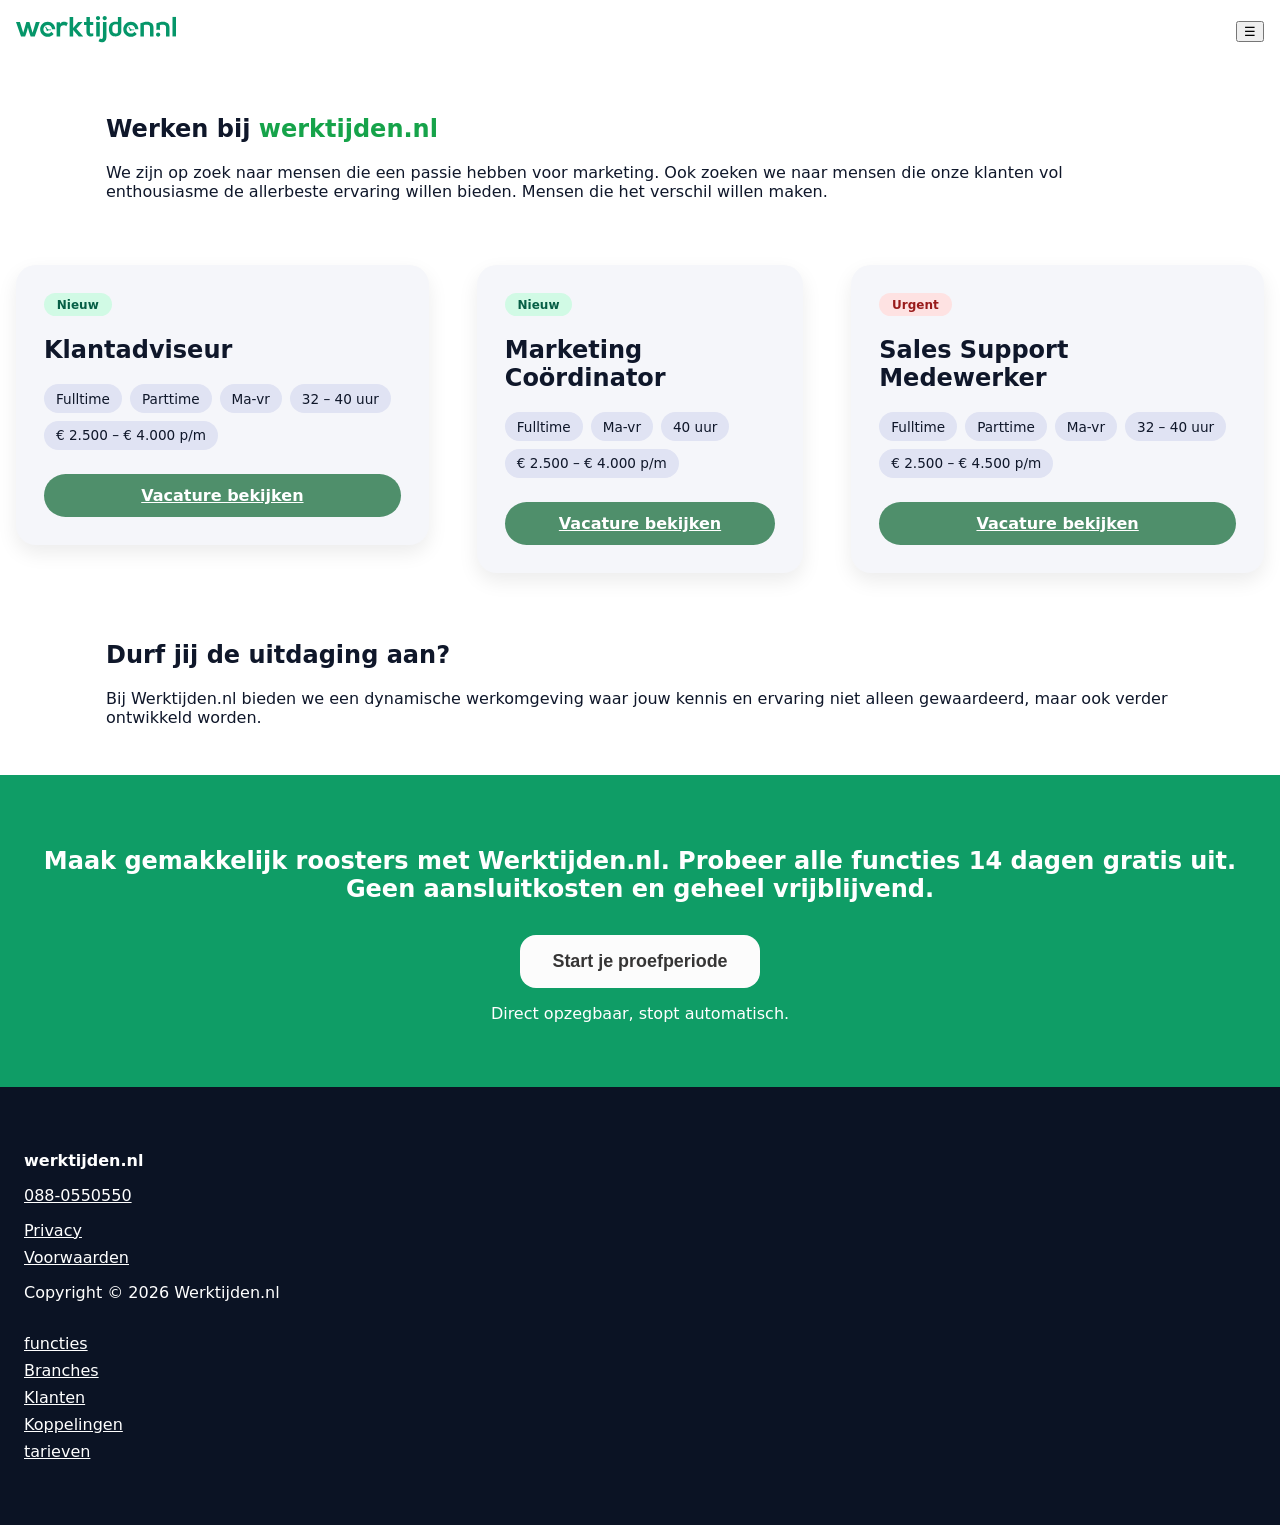
==== index.html @ 2c64f845 "naam verandering" ====
<!DOCTYPE html>
<html lang="nl">
<head>
  <meta charset="UTF-8" />
  <meta name="viewport" content="width=device-width, initial-scale=1" />
  <link rel="stylesheet" href="stylesheet.css">
  <link rel="stylesheet" href="detail.css">
  <title>Werken bij werktijden.nl</title>
</head>

<body>

<header class="site-header">
  <a href="/" class="logo">
    <img src="assets/werktijden-logo.svg" alt="werktijden.nl logo">
  </a>

  <button aria-label="Menu openen" class="hamburger">☰</button>
</header>

<main>

  <!-- Intro -->
  <section class="intro">
    <h1>Werken bij <span>werktijden.nl</span></h1>
    <p>
      We zijn op zoek naar mensen die een passie hebben voor marketing.
      Ook zoeken we naar mensen die onze klanten vol enthousiasme de allerbeste ervaring willen bieden.
      Mensen die het verschil willen maken.
    </p>
  </section>

  <!-- Vacatures -->
  <section aria-label="Vacatures">
    <ul class="vacature-lijst">

      <li class="vacature">
        <article class="kaart">
          <header>
            <span class="badge">Nieuw</span>
            <h2>Klantadviseur</h2>
          </header>

          <ul class="tags">
            <li>Fulltime</li>
            <li>Parttime</li>
            <li>Ma-vr</li>
            <li>32 – 40 uur</li>
            <li>€ 2.500 – € 4.000 p/m</li>
          </ul>

          <a href="#" class="cta">Vacature bekijken</a>
        </article>
      </li>

      <!-- Actieve kaart -->
      <li class="vacature actief" aria-current="true">
        <article class="kaart">
          <header>
            <span class="badge">Nieuw</span>
            <h2>Marketing Coördinator</h2>
          </header>

          <ul class="tags">
            <li>Fulltime</li>
            <li>Ma-vr</li>
            <li>40 uur</li>
            <li>€ 2.500 – € 4.000 p/m</li>
          </ul>

          <a href="#" class="cta">Vacature bekijken</a>
        </article>
      </li>

      <li class="vacature">
        <article class="kaart">
          <header>
            <span class="badge urgent">Urgent</span>
            <h2>Sales Support Medewerker</h2>
          </header>

          <ul class="tags">
            <li>Fulltime</li>
            <li>Parttime</li>
            <li>Ma-vr</li>
            <li>32 – 40 uur</li>
            <li>€ 2.500 – € 4.500 p/m</li>
          </ul>

          <a href="#" class="cta">Vacature bekijken</a>
        </article>
      </li>

    </ul>
  </section>

  <!-- Tekst -->
  <section class="verhaal">
    <h2>Durf jij de uitdaging aan?</h2>
    <p>
      Bij Werktijden.nl bieden we een dynamische werkomgeving waar jouw kennis
      en ervaring niet alleen gewaardeerd, maar ook verder ontwikkeld worden.
    </p>
  </section>

  
  <section class="aanmelding"> 
    <h3>Maak gemakkelijk roosters met Werktijden.nl. 
      Probeer alle functies 14 dagen gratis uit.
       Geen aansluitkosten en geheel vrijblijvend.</h3> 
       <button class="proef" type="button"> Start je proefperiode </button> 
       <p> Direct opzegbaar, stopt automatisch. </p> 
      </section>

  <!-- CTA -->
  <footer> 
   <section aria-label="Bedrijfsinformatie">
    <p> <strong>werktijden.nl</strong> </p> 
      <p> <a href="tel:0880550550">088-0550550</a> </p> 
     <nav aria-label="Footer navigatie"> 
       <ul> 
         <li> <a href="/privacy">Privacy</a> </li> 
          <li> <a href="/voorwaarden">Voorwaarden</a> </li> 
       </ul> 
     </nav> 
          <p> Copyright © 2026 Werktijden.nl </p>
           <ul> <li><a href="/">functies</a></li> 
              <li><a href="Doorstroom.html">Branches</a></li> 
                <li><a href="Lado-en-AD-profielen.html">Klanten</a></li>
                 <li><a href="nieuws.html">Koppelingen</a></li>
                   <li><a href="" >tarieven</a></li> </ul> 
                 </section> 
              
</footer> 
</main>

</body>
</html>
---- stylesheet.css ----
body {
  margin: 0;
  font-family: var(--font-family);
  color: #0f172a;
}

:root{
/* Colors */
    --primary-color: hsl(142.13, 76.22%, 36.27%);
    --accent-color-urgent: hsl(0, 70%, 35.29%);
    --accent-lighter-color-urgent: hsl(0, 93.33%, 94.12%);
     --accent-color-nieuw: hsl(0, 70%, 35.29%);
    --accent-lighter-color-nieuw: hsl(0, 93.33%, 94.12%);
    --white-color: hsl(0 0% 99%);
    --black-color: hsl(0 1% 21%);


    /* Line height */
    --line-height-heading: 1.2;
    --line-height-text: 1.4;

    /* Button */
    --button-size: 10px 25px;
    --border-radius: 5px;
    --font-size-button: 0.9rem;

    /* Typographie */
    --font-weight-standard: 400;
    --font-weight-heading: 700;
    --font-family: system-ui, sans-serif;

    --font-size-badge: 0.75rem;
    --font-size-s: 1rem;
    --font-size-m: 1.12rem;
    --font-size-l: 1.25rem;

    --font-size-heading-xs: 1.3rem;
    --font-size-heading-s: 1.5rem;
    --font-size-heading-m: 2rem;
    --font-size-heading-l: 2.5rem;
  }
.Kleur figure:nth-of-type(1) code {
  background-color: var(--primary-color);

   border: 1px var(--black-color);
 
}
  .proef{
  background-color: var(--white-color);
  color: var(--black-color);
  border: none;
  padding: 1rem 2rem;
  border-radius: 1rem;
  font-size: var(--font-size-m);
  font-weight: var(--font-weight-heading);
}

.tags {
  display: flex;
  flex-wrap: wrap;
  gap: 0.5rem;
  list-style: none;
  padding: 0;
  margin: 1rem 0 1.5rem;
}

.tags li {
  background: #e0e3f3;
  padding: 0.4rem 0.75rem;
  border-radius: 999px;
  font-size: 0.85rem;
}
---- detail.css ----
/* ===== Base ===== */

* {
  box-sizing: border-box;
}

body {
  margin: 0;
  font-family: system-ui, sans-serif;
  color: #0f172a;
}

h1 span {
  color: var(--primary-color);
}

/* ===== Header ===== */

.site-header {
  display: flex;
  justify-content: space-between;
  align-items: center;
  padding: 1rem;
}

/* ===== Intro ===== */

.intro {
  padding: 2rem 1rem;
}

/* ===== Vacatures ===== */

.vacature-lijst {
  display: flex;
  gap: 3rem;
  list-style: none;
  padding: 1rem;
  margin: 0;
  overflow-x: auto;
  scroll-snap-type: x mandatory;
  scroll-snap-align: center;
}

.vacature {
  min-width: 85%;
  scroll-snap-align: center;
}

.kaart {
  background: #f5f6fa;
  border-radius: 1.25rem;
  padding: 1.75rem;
  box-shadow: 0 8px 20px rgba(0,0,0,0.08);
  
}



/* Badge */
.badge {
  display: inline-block;
  background: #d1fae5;
  color: #065f46;
  padding: 0.3rem 0.8rem;
  border-radius: 999px;
  font-size: var(--font-size-badge);
  font-weight: 600;
}

.badge.urgent {
  background: #fee2e2;
  color: #991b1b;
}

/* Tags */
.tags {
  display: flex;
  flex-wrap: wrap;
  gap: 0.5rem;
  list-style: none;
  padding: 0;
  margin: 1rem 0 1.5rem;
}

.tags li {
  background: #e0e3f3;
  padding: 0.4rem 0.75rem;
  border-radius: 999px;
  font-size: 0.85rem;
}

/* CTA */
.cta {
  display: block;
  text-align: center;
  background: #4f8f6b;
  color: white;
  padding: 0.75rem;
  border-radius: 999px;
  font-weight: 600;
}

/* ===== CTA blok ===== */

.verhaal{
  padding: 2rem 1rem;
}
.aanmelding {
  background-color: #0f9d66;
  color: #ffffff;
  padding: 3rem 1.5rem;
  text-align: center;
}

.aanmelding h3{
  font-size: var(--font-size-heading-s);
  margin-bottom: 2rem;
}


.aanmelding p{
  margin-top: 1rem;
  font-size: var(--font-size-s);
}

/* ===== Footer ===== */

footer {
  background-color: #0b1324;
  color: #ffffff;
  padding: 3rem 1.5rem;
}

footer a {
  color: #ffffff;
}

footer nav ul {
  list-style: none;
  padding: 0;
  margin: 1rem 0;
}

footer nav li {
  margin-bottom: 0.5rem;
}

footer > section > ul {
  list-style: none;
  padding: 0;
  margin-top: 2rem;
}

footer > section > ul li {
  margin-bottom: 0.5rem;
}

/* ===== Desktop ===== */

@media (min-width: 768px) {

  .vacature-lijst {
    overflow: visible;
    justify-content: center;
  }

  .vacature {
    min-width: 280px;
  }

  .intro,
  .vacatures,
  .verhaal {
    max-width: 1100px;
    margin: 0 auto;
  }
}
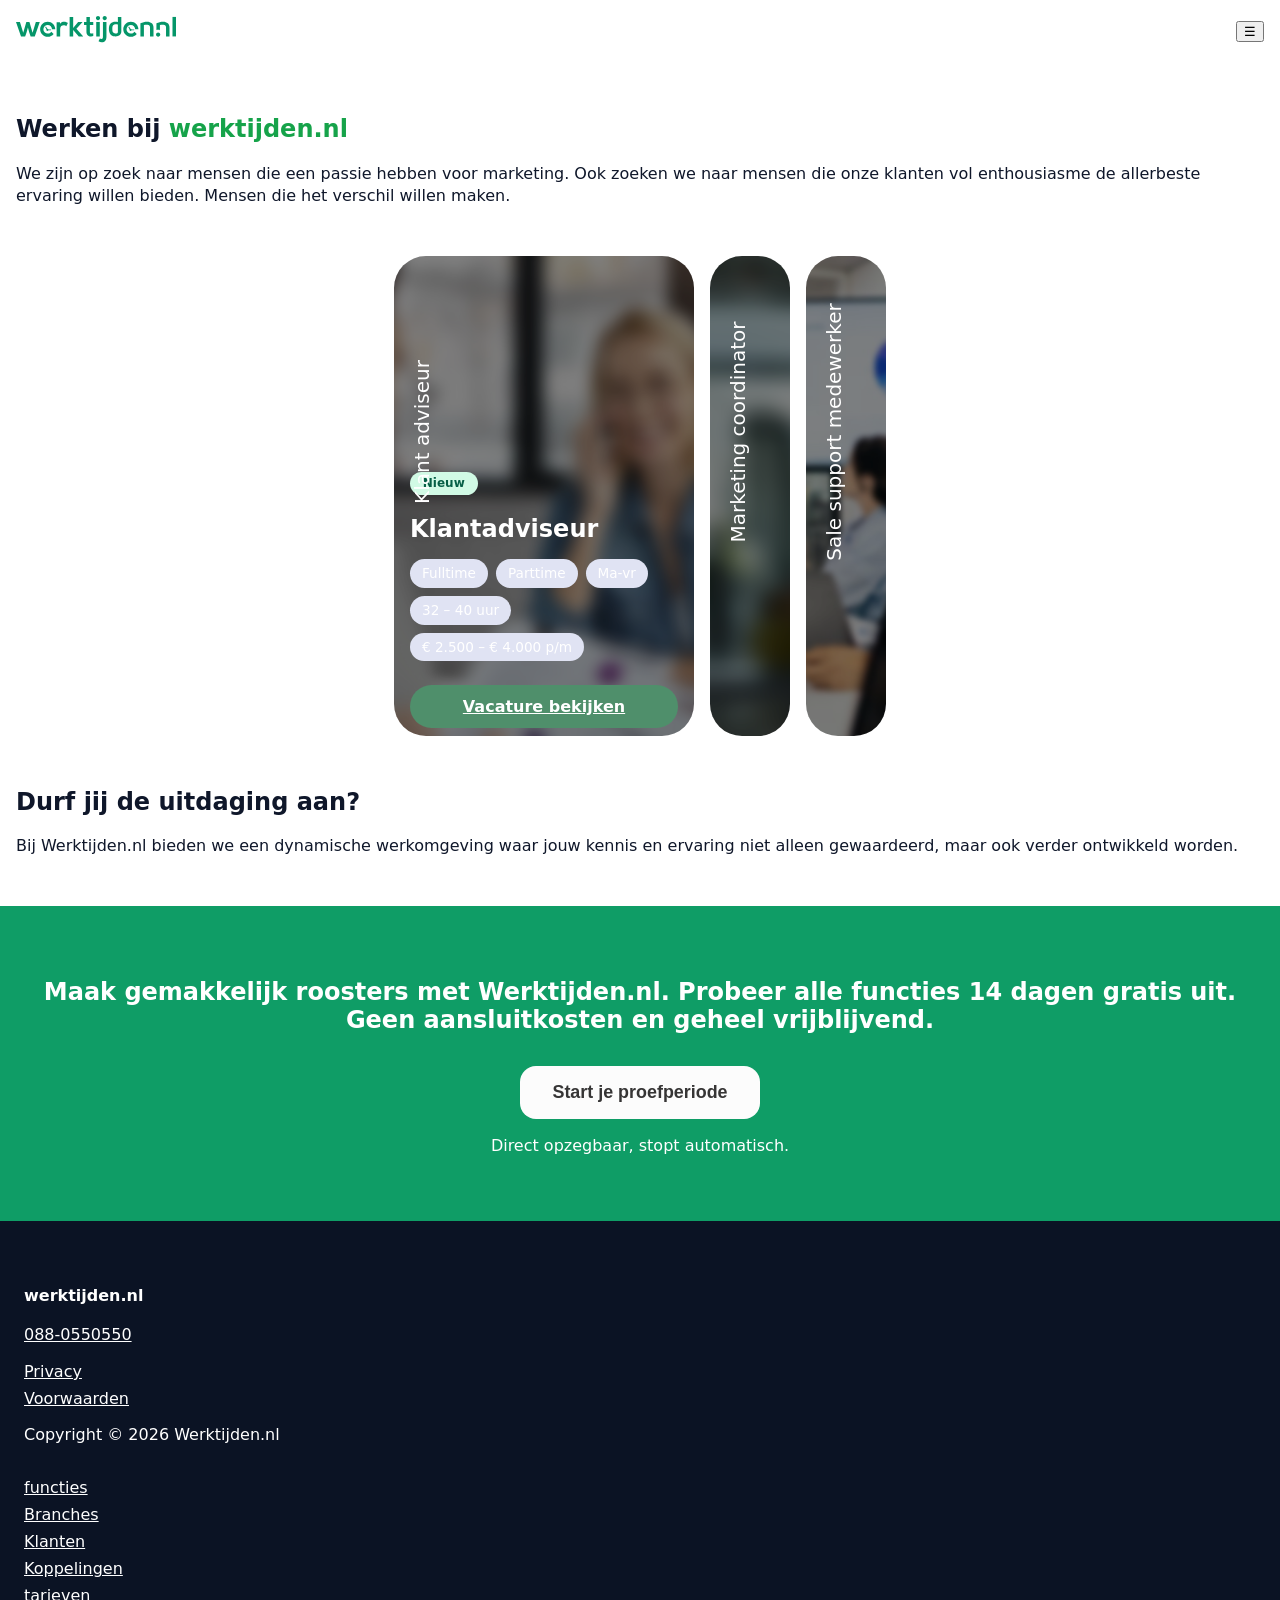
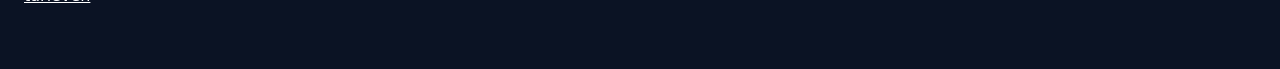
==== commit bbaba810: "micro interactie prototype #10" ====
--- a/index.html
+++ b/index.html
@@ -1,8 +1,8 @@
 <!DOCTYPE html>
 <html lang="nl">
 <head>
-  <meta charset="UTF-8" />
-  <meta name="viewport" content="width=device-width, initial-scale=1" />
+  <meta charset="UTF-8" >
+  <meta name="viewport" content="width=device-width, initial-scale=1" >
   <link rel="stylesheet" href="stylesheet.css">
   <link rel="stylesheet" href="detail.css">
   <title>Werken bij werktijden.nl</title>
@@ -31,12 +31,16 @@
   </section>
 
   <!-- Vacatures -->
-  <section aria-label="Vacatures">
-    <ul class="vacature-lijst">
-
-      <li class="vacature">
-        <article class="kaart">
+  <div class="accordion-wrapper">
+			<details name="accordion" id="boating" open>
+			<summary>
+				<span class="vaca">Klant adviseur</span>
+				<img draggable=false src="assets/image.jpg" alt="">
+			</summary>
+			<div class="details-content-wrapper">
+				 <article class="kaart">
           <header>
+					
             <span class="badge">Nieuw</span>
             <h2>Klantadviseur</h2>
           </header>
@@ -50,14 +54,19 @@
           </ul>
 
           <a href="#" class="cta">Vacature bekijken</a>
+					
         </article>
-      </li>
-
-      <!-- Actieve kaart -->
-      <li class="vacature actief" aria-current="true">
-        <article class="kaart">
-          <header>
-            <span class="badge">Nieuw</span>
+					 
+			</div>
+		</details>
+		<details name="accordion" id="anchoring">
+			<summary>
+				<span class="vaca">Marketing coordinator</span>
+				<img draggable=false src="assets/Blur_GettyImages-629303208.jpg.png" alt="">
+			</summary>
+			<div class="details-content-wrapper">
+        <article class="kaart"></article>
+         <span class="badge">Nieuw</span>
             <h2>Marketing Coördinator</h2>
           </header>
 
@@ -70,9 +79,16 @@
 
           <a href="#" class="cta">Vacature bekijken</a>
         </article>
-      </li>
-
-      <li class="vacature">
+				
+			</div>
+		</details>
+		<details name="accordion" id="fishing">
+			<summary>
+				<span class="vaca">Sale support medewerker</span>
+				<img draggable=false src="assets/Sales-Support-job-description_4987503-1024x576.jpg" alt="">
+			</summary>
+			<div class="details-content-wrapper">
+				<li class="vacature">
         <article class="kaart">
           <header>
             <span class="badge urgent">Urgent</span>
@@ -89,10 +105,11 @@
 
           <a href="#" class="cta">Vacature bekijken</a>
         </article>
-      </li>
 
-    </ul>
-  </section>
+			</div>
+		</details>
+		</div>
+	</div>
 
   <!-- Tekst -->
   <section class="verhaal">
--- a/detail.css
+++ b/detail.css
@@ -12,6 +12,11 @@
 
 h1 span {
   color: var(--primary-color);
+}
+p{
+  justify-content: center;
+  line-height: var(--line-height-text);
+
 }
 
 /* ===== Header ===== */
@@ -31,6 +36,72 @@
 
 /* ===== Vacatures ===== */
 
+.accordion-wrapper {
+	display: flex;
+	flex-direction: row;
+	gap: 1rem;
+	width: min-content;
+	margin: 0 auto;
+}
+
+details {
+	display: flex;
+	flex-direction: row;
+
+	background: transparent;
+	color: white;
+	
+	height: 30rem;
+	border-radius: 2rem;
+	overflow: hidden;
+	
+	/* To make the image work …*/
+	position: relative;
+	z-index: 1;
+	
+	/* Hide marker */
+	::marker {
+		content: '';
+	}
+}
+
+
+   summary img {
+		position: absolute;
+    filter: brightness(50%);
+		top: 0;
+		left: 0;
+		width: 100%;
+		height: 100%;
+		object-fit: cover;
+		z-index: -1;
+		transition: filter 0.5s ease;
+    background-color: grey;
+    
+		
+	}
+	/* Animate the image */
+	&[open] summary img {
+		filter: brightness(50%);
+	}
+	
+	summary {
+		padding: 1rem 1em;
+		width: 5rem;
+		flex-shrink: 0; /* Prevent shrinking */
+		text-align: center;
+  }
+		 .vaca{
+			display: flex;
+			place-content: center;
+			aspect-ratio: 1;
+			font-size: 20px;
+			padding: 0 8em 0 0;
+			text-wrap: nowrap;
+			transform: rotate(-0.25turn)
+		}
+
+
 .vacature-lijst {
   display: flex;
   gap: 3rem;
@@ -40,11 +111,54 @@
   overflow-x: auto;
   scroll-snap-type: x mandatory;
   scroll-snap-align: center;
-}
-
-.vacature {
+  @media (min-width: 768px) {
+    overflow: visible;
+    justify-content: center;
+  }
+}
+
+	&:focus {
+			outline: none;
+		}
+	
+	
+	.details-content-wrapper {
+		padding: 1.5rem 1em;
+		width: 300px;
+	}
+	
+	&:hover, &:has(summary:focus) {
+		outline: 3px solid cadetblue;
+		outline-offset: 3px;
+	}
+
+.details-content-wrapper {
+	/* We need margin-trim … */
+	:first-child { margin-top: 0; }
+	:last-child {	margin-bottom: 0;	}
+	
+	/* Animate-in the text when open */
+	 .tags, .badge, .cta {
+		transform: translateY(2rem);
+		opacity: 0;
+		transition: all 0.5s ease;
+		transition-delay: 0.5s;
+		 
+	}
+	
+	[open] & .tags, .badge, .cta{
+		transform: none;
+		opacity: 1;
+		transition-delay: 0.5s;
+	}
+}
+
+/* .vacature {
   min-width: 85%;
   scroll-snap-align: center;
+   @media (min-width: 768px) {
+   min-width: 280px;
+  }
 }
 
 .kaart {
@@ -53,7 +167,7 @@
   padding: 1.75rem;
   box-shadow: 0 8px 20px rgba(0,0,0,0.08);
   
-}
+} */
 
 
 
@@ -158,21 +272,5 @@
 
 /* ===== Desktop ===== */
 
-@media (min-width: 768px) {
-
-  .vacature-lijst {
-    overflow: visible;
-    justify-content: center;
-  }
-
-  .vacature {
-    min-width: 280px;
-  }
-
-  .intro,
-  .vacatures,
-  .verhaal {
-    max-width: 1100px;
-    margin: 0 auto;
-  }
-}
+
+
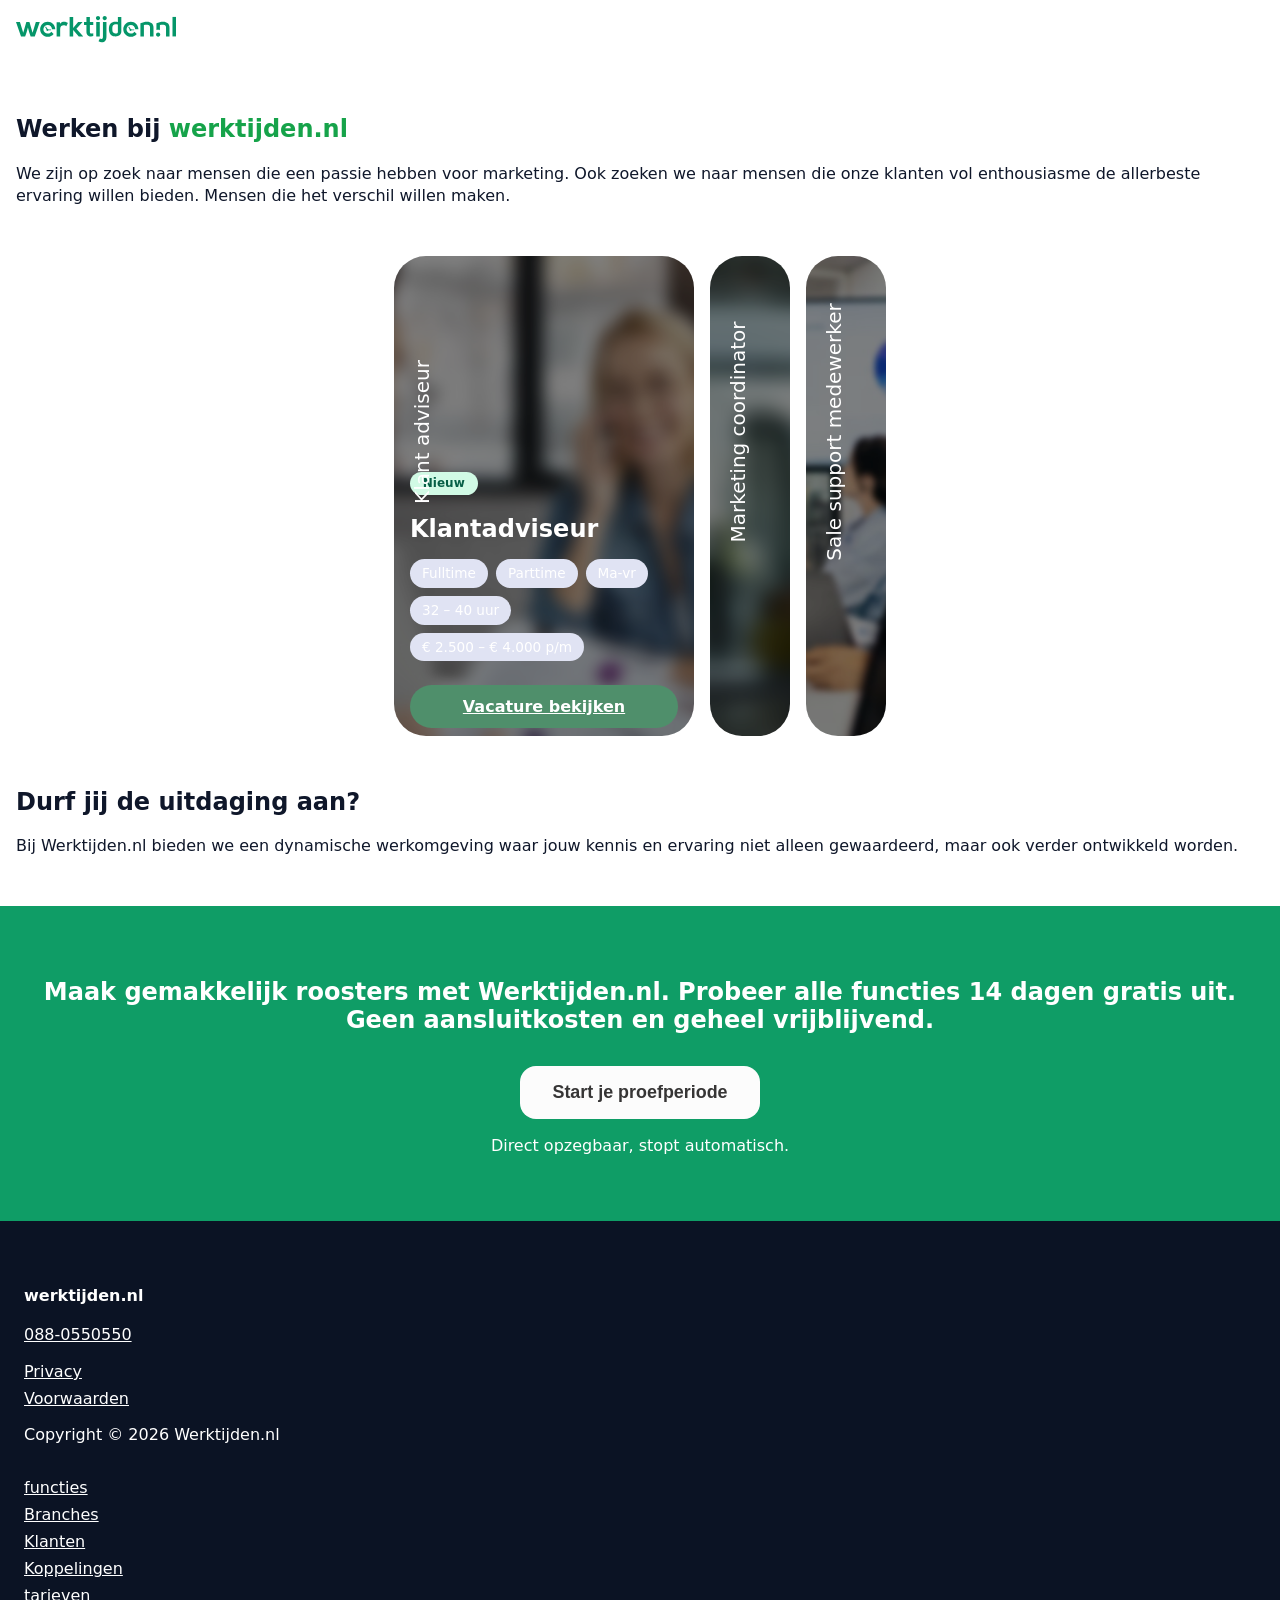
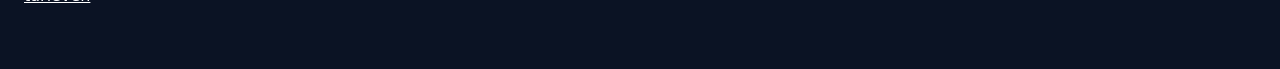
==== commit 7454acb6: "hamburger menu. Nog geen nav opties" ====
--- a/index.html
+++ b/index.html
@@ -5,6 +5,7 @@
   <meta name="viewport" content="width=device-width, initial-scale=1" >
   <link rel="stylesheet" href="stylesheet.css">
   <link rel="stylesheet" href="detail.css">
+  <script defer src="detail.js"></script> 
   <title>Werken bij werktijden.nl</title>
 </head>
 
@@ -15,7 +16,10 @@
     <img src="assets/werktijden-logo.svg" alt="werktijden.nl logo">
   </a>
 
-  <button aria-label="Menu openen" class="hamburger">☰</button>
+  <button id="menu-button" class="menu-toggle">☰</button>
+
+<div id="mobile-nav-box">
+  <button id="close-menu" class="close-btn">✕</button>
 </header>
 
 <main>
--- a/detail.css
+++ b/detail.css
@@ -64,6 +64,77 @@
 		content: '';
 	}
 }
+
+#mobile-nav-box {
+  position: absolute;
+  top: 0;    /* Off-screen */
+  width: 100%;
+  height: 100vh;
+  background-color: var(--primary-color);
+  color: var(--white-color);
+  padding: 20px;
+  box-shadow: -4px 0 30px rgba(0,0,0,0.4);
+  z-index:-100;
+  
+  display: flex;
+  flex-direction: column;
+  opacity: 0;
+  transition: right 0.3s ease, opacity 0.2s ease;
+}
+
+#mobile-nav-box.open {     /* Slide in */
+  opacity: 1;    
+  z-index: 999;
+
+}
+
+
+.close-btn {
+  left:30%;
+  background: none;
+  color: var(--white-color);
+  border: none;
+  font-size: 2.2rem;
+  align-self: flex-end;
+  cursor: pointer;
+  z-index: 9999;
+
+  @media (max-width:760px) {
+    left: 80vw;
+  }
+}
+
+#mobile-nav-box ul {
+  list-style: none;
+  padding: 0;
+  margin-top: 5px;
+  display: flex;
+  flex-direction: column;
+ 
+}
+
+#mobile-nav-box a {
+  color: var(--white-color);
+  font-size: 1.2rem;
+  text-decoration: none;
+  font-weight: bold;
+}
+
+
+.menu-toggle {
+  display: block;
+  background: none;
+  border: none;
+  font-size: 2rem;
+  color: #244363;
+  cursor: pointer;
+
+  @media (min-width: 1024px) {
+    display: none;
+    max-width: 0%;
+  }
+}
+
 
 
    summary img {
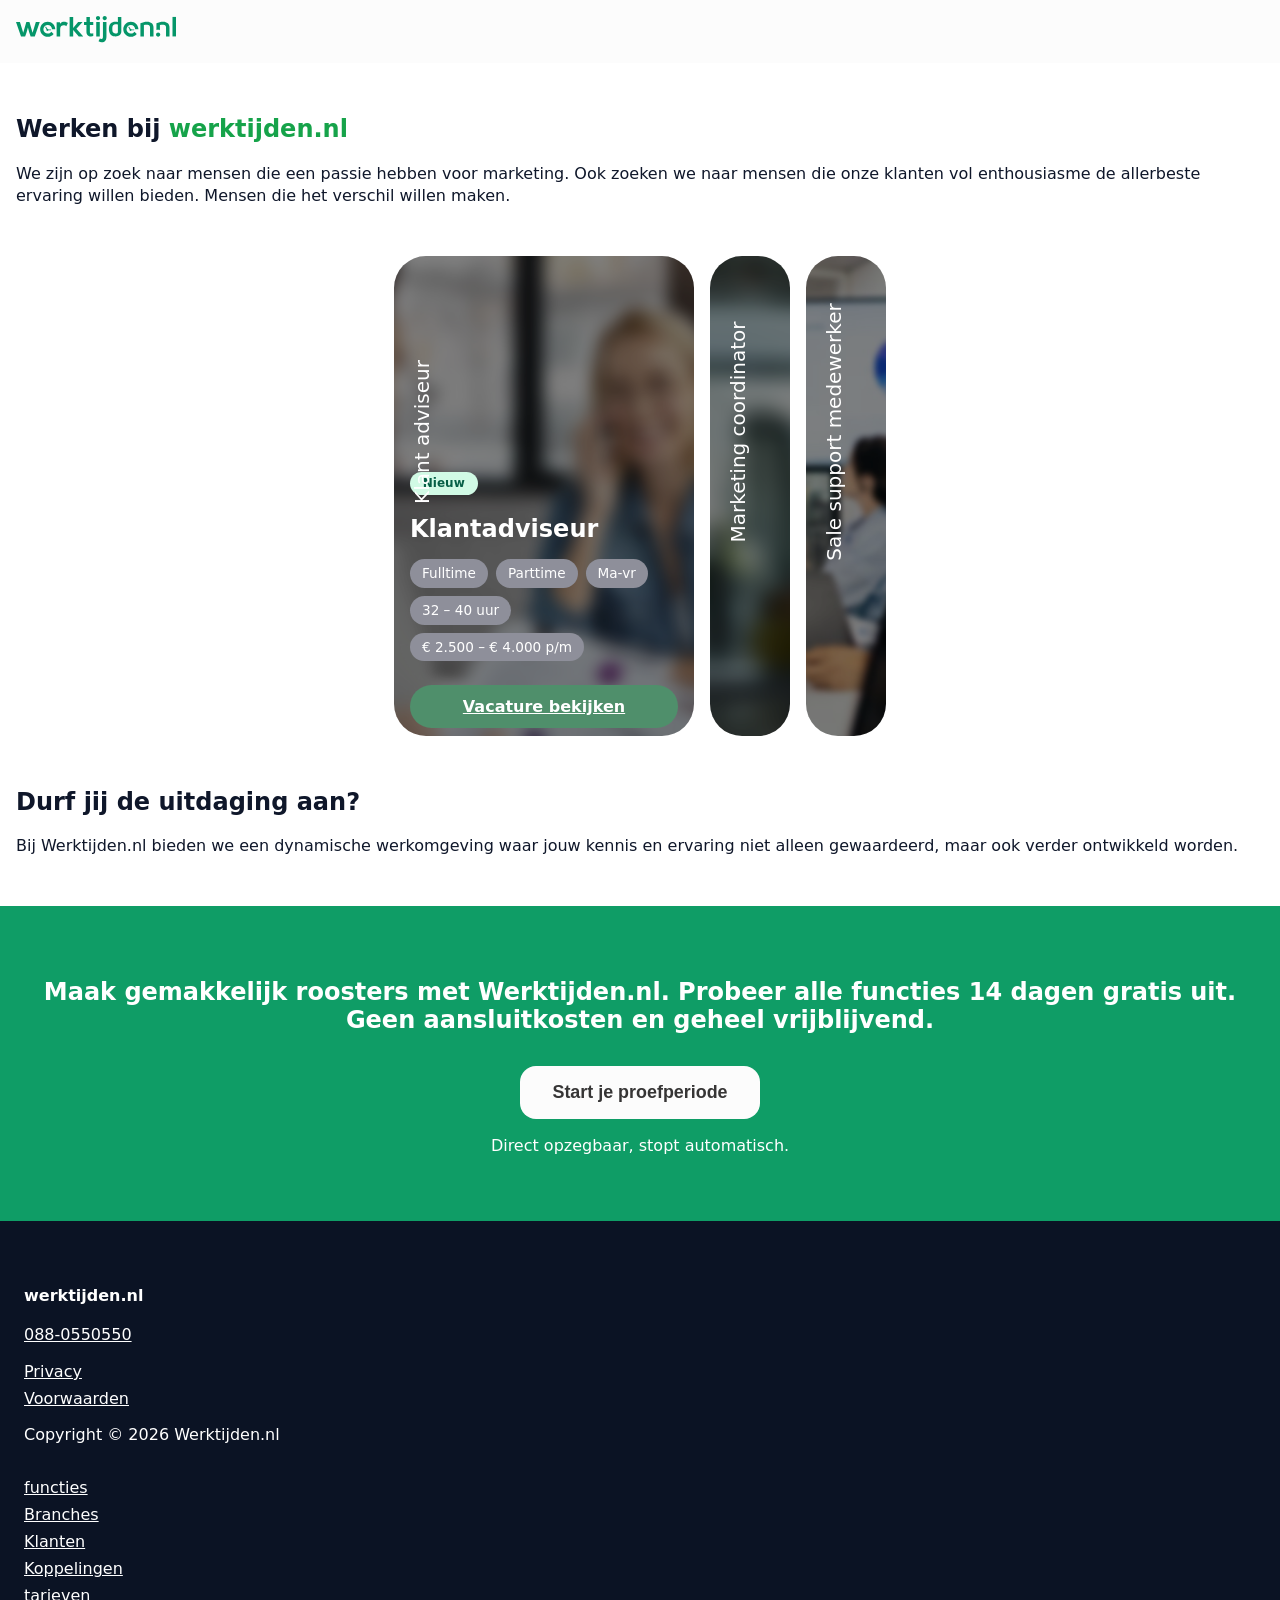
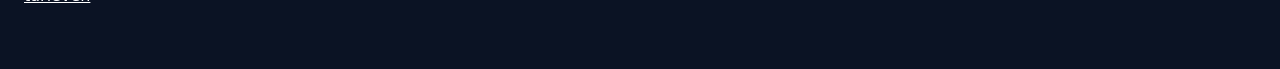
==== commit c4a93c5d: "nav aanpassing" ====
--- a/index.html
+++ b/index.html
@@ -20,6 +20,15 @@
 
 <div id="mobile-nav-box">
   <button id="close-menu" class="close-btn">✕</button>
+  <ul>
+   <li><a href="https://werktijden.nl/functies">Functies</a></li>
+            <li><a href="https://werktijden.nl/branches">Branches</a></li>
+            <li><a href="https://werktijden.nl/klanten">Klanten</a></li>
+            <li><a href="https://werktijden.nl/koppelingen">Koppelingen</a></li>
+            <li><a href="https://werktijden.nl/tarieven" >Tarieven</a></li>
+            <li><a href="https://werktijden.nl/contact">Contact </a></li>
+  </ul>
+</div>
 </header>
 
 <main>
--- a/detail.css
+++ b/detail.css
@@ -21,11 +21,15 @@
 
 /* ===== Header ===== */
 
-.site-header {
+.site-header{
   display: flex;
   justify-content: space-between;
   align-items: center;
   padding: 1rem;
+  position: sticky;
+  top: 0px;
+  z-index:1000000;
+  background-color: var(--white-color);
 }
 
 /* ===== Intro ===== */
@@ -269,7 +273,7 @@
 }
 
 .tags li {
-  background: #e0e3f3;
+  background: #8e8f9a;
   padding: 0.4rem 0.75rem;
   border-radius: 999px;
   font-size: 0.85rem;
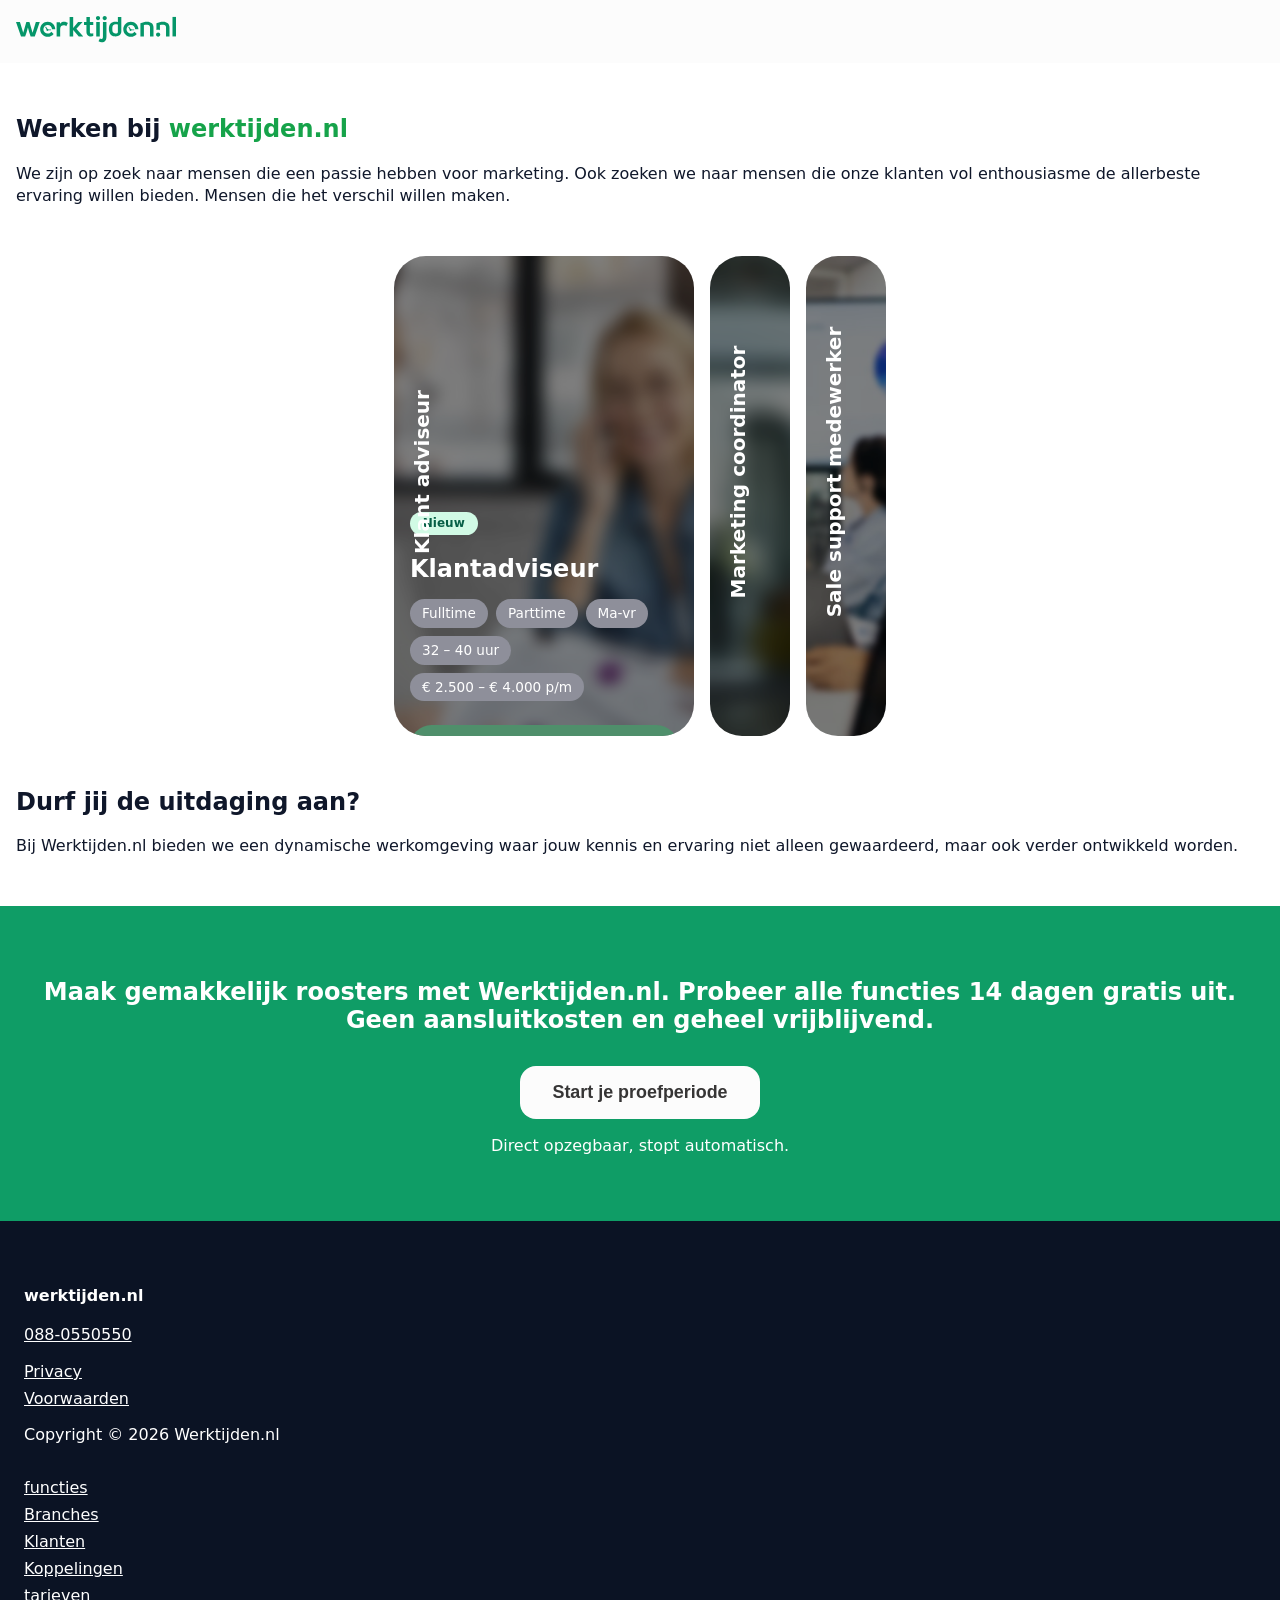
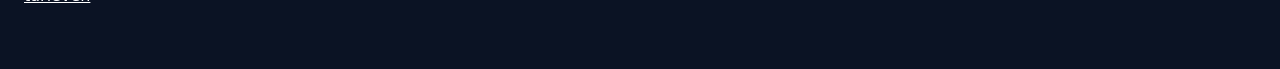
==== commit daad3a99: "micro interactie en hamburger menu gefixed" ====
--- a/index.html
+++ b/index.html
@@ -18,7 +18,7 @@
 
   <button id="menu-button" class="menu-toggle">☰</button>
 
-<div id="mobile-nav-box">
+  <div id="mobile-nav-box">
   <button id="close-menu" class="close-btn">✕</button>
   <ul>
    <li><a href="https://werktijden.nl/functies">Functies</a></li>
--- a/stylesheet.css
+++ b/stylesheet.css
@@ -10,8 +10,8 @@
     --primary-color: hsl(142.13, 76.22%, 36.27%);
     --accent-color-urgent: hsl(0, 70%, 35.29%);
     --accent-lighter-color-urgent: hsl(0, 93.33%, 94.12%);
-     --accent-color-nieuw: hsl(0, 70%, 35.29%);
-    --accent-lighter-color-nieuw: hsl(0, 93.33%, 94.12%);
+     --accent-color-nieuw: hsl(163.15, 88.12%, 19.8%);
+    --accent-lighter-color-nieuw: hsl(149.27, 80.39%, 90%);
     --white-color: hsl(0 0% 99%);
     --black-color: hsl(0 1% 21%);
 
--- a/detail.css
+++ b/detail.css
@@ -19,7 +19,7 @@
 
 }
 
-/* ===== Header ===== */
+/* ===== Header + Navigatie ===== */
 
 .site-header{
   display: flex;
@@ -32,44 +32,8 @@
   background-color: var(--white-color);
 }
 
-/* ===== Intro ===== */
-
-.intro {
-  padding: 2rem 1rem;
-}
-
-/* ===== Vacatures ===== */
-
-.accordion-wrapper {
-	display: flex;
-	flex-direction: row;
-	gap: 1rem;
-	width: min-content;
-	margin: 0 auto;
-}
-
-details {
-	display: flex;
-	flex-direction: row;
-
-	background: transparent;
-	color: white;
-	
-	height: 30rem;
-	border-radius: 2rem;
-	overflow: hidden;
-	
-	/* To make the image work …*/
-	position: relative;
-	z-index: 1;
-	
-	/* Hide marker */
-	::marker {
-		content: '';
-	}
-}
-
 #mobile-nav-box {
+  margin: 0;
   position: absolute;
   top: 0;    /* Off-screen */
   width: 100%;
@@ -78,68 +42,101 @@
   color: var(--white-color);
   padding: 20px;
   box-shadow: -4px 0 30px rgba(0,0,0,0.4);
-  z-index:-100;
-  
+  transform:translateX(-1000px);
   display: flex;
   flex-direction: column;
   opacity: 0;
-  transition: right 0.3s ease, opacity 0.2s ease;
+  transition: all 0.5s ease;
+		transition-delay: 0.5s;
 }
 
 #mobile-nav-box.open {     /* Slide in */
   opacity: 1;    
-  z-index: 999;
-
-}
-
-
-.close-btn {
-  left:30%;
-  background: none;
-  color: var(--white-color);
-  border: none;
-  font-size: 2.2rem;
-  align-self: flex-end;
-  cursor: pointer;
-  z-index: 9999;
-
-  @media (max-width:760px) {
-    left: 80vw;
-  }
-}
-
-#mobile-nav-box ul {
-  list-style: none;
-  padding: 0;
-  margin-top: 5px;
-  display: flex;
-  flex-direction: column;
- 
-}
-
-#mobile-nav-box a {
-  color: var(--white-color);
-  font-size: 1.2rem;
-  text-decoration: none;
-  font-weight: bold;
-}
-
-
-.menu-toggle {
-  display: block;
-  background: none;
-  border: none;
-  font-size: 2rem;
-  color: #244363;
-  cursor: pointer;
-
-  @media (min-width: 1024px) {
-    display: none;
-    max-width: 0%;
-  }
-}
-
-
+  transform: translateX(-1px);
+
+}
+  .close-btn {
+    left:30%;
+    background: none;
+    color: var(--white-color);
+    border: none;
+    font-size: 2.2rem;
+    align-self: flex-end;
+    cursor: pointer;
+    z-index: 9999;
+
+    @media (max-width:760px) {
+      left: 80vw;
+    }
+  }
+
+  #mobile-nav-box ul {
+    list-style: none;
+    padding: 0;
+    margin-top: 5px;
+    display: flex;
+    flex-direction: column;
+  
+  }
+
+  #mobile-nav-box a {
+    color: var(--white-color);
+    font-size: 1.2rem;
+    text-decoration: none;
+    font-weight: bold;
+  }
+
+
+  .menu-toggle {
+    display: block;
+    background: none;
+    border: none;
+    font-size: 2rem;
+    color: #244363;
+    cursor: pointer;
+
+    @media (min-width: 1024px) {
+      display: none;
+      max-width: 0%;
+    }
+  }
+
+/* ===== Intro ===== */
+
+.intro {
+  padding: 2rem 1rem;
+}
+
+/* ===== Vacatures ===== */
+
+.accordion-wrapper {
+	display: flex;
+	flex-direction: row;
+	gap: 1rem;
+	width: min-content;
+	margin: 0 auto;
+}
+
+details {
+	display: flex;
+	flex-direction: row;
+
+	background: transparent;
+	color: white;
+	
+	height: 30rem;
+	border-radius: 2rem;
+	overflow: hidden;
+	
+	
+	position: relative;
+	z-index: 1;
+	
+	
+	::marker {
+		content: '';
+	}
+}
 
    summary img {
 		position: absolute;
@@ -171,9 +168,10 @@
 			place-content: center;
 			aspect-ratio: 1;
 			font-size: 20px;
-			padding: 0 8em 0 0;
+			padding: 0 10em 0 0;
 			text-wrap: nowrap;
-			transform: rotate(-0.25turn)
+			transform: rotate(-0.25turn);
+      font-weight:var(--font-weight-heading);
 		}
 
 
@@ -250,7 +248,7 @@
 .badge {
   display: inline-block;
   background: #d1fae5;
-  color: #065f46;
+  color: hsl(163.15, 88.12%, 19.8%);
   padding: 0.3rem 0.8rem;
   border-radius: 999px;
   font-size: var(--font-size-badge);
@@ -259,7 +257,8 @@
 
 .badge.urgent {
   background: #fee2e2;
-  color: #991b1b;
+  color: var(--accent-color-urgent);
+  
 }
 
 /* Tags */
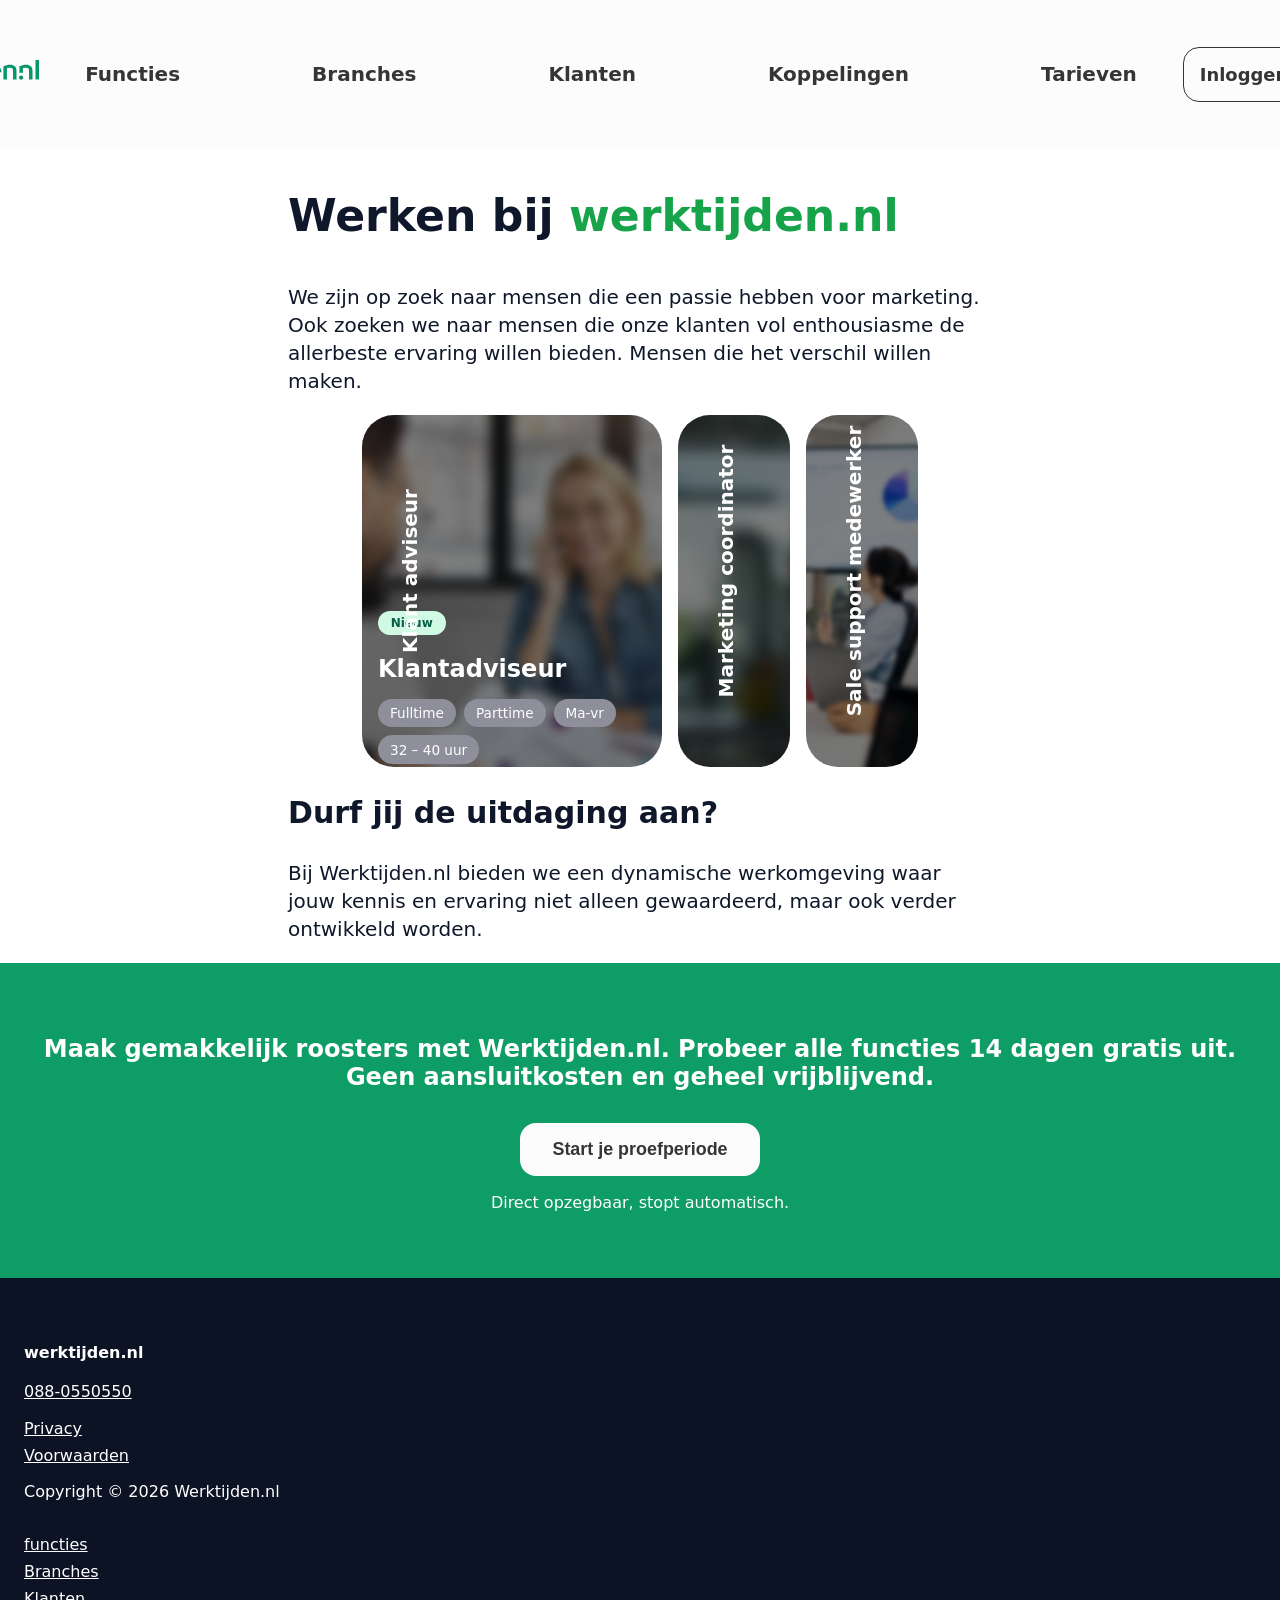
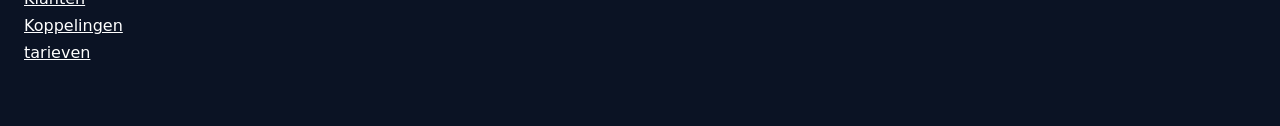
==== commit 94aaf973: "website gefixed/ nav mega menu soort van af" ====
--- a/index.html
+++ b/index.html
@@ -1,86 +1,251 @@
 <!DOCTYPE html>
 <html lang="nl">
+
 <head>
-  <meta charset="UTF-8" >
-  <meta name="viewport" content="width=device-width, initial-scale=1" >
+  <meta charset="UTF-8">
+  <meta name="viewport" content="width=device-width, initial-scale=1">
   <link rel="stylesheet" href="stylesheet.css">
   <link rel="stylesheet" href="detail.css">
-  <script defer src="detail.js"></script> 
+  <script defer src="detail.js"></script>
   <title>Werken bij werktijden.nl</title>
 </head>
 
 <body>
 
-<header class="site-header">
-  <a href="/" class="logo">
-    <img src="assets/werktijden-logo.svg" alt="werktijden.nl logo">
-  </a>
-
-  <button id="menu-button" class="menu-toggle">☰</button>
-
-  <div id="mobile-nav-box">
-  <button id="close-menu" class="close-btn">✕</button>
-  <ul>
-   <li><a href="https://werktijden.nl/functies">Functies</a></li>
-            <li><a href="https://werktijden.nl/branches">Branches</a></li>
-            <li><a href="https://werktijden.nl/klanten">Klanten</a></li>
-            <li><a href="https://werktijden.nl/koppelingen">Koppelingen</a></li>
-            <li><a href="https://werktijden.nl/tarieven" >Tarieven</a></li>
-            <li><a href="https://werktijden.nl/contact">Contact </a></li>
-  </ul>
-</div>
-</header>
-
-<main>
-
-  <!-- Intro -->
-  <section class="intro">
-    <h1>Werken bij <span>werktijden.nl</span></h1>
-    <p>
-      We zijn op zoek naar mensen die een passie hebben voor marketing.
-      Ook zoeken we naar mensen die onze klanten vol enthousiasme de allerbeste ervaring willen bieden.
-      Mensen die het verschil willen maken.
-    </p>
-  </section>
-
-  <!-- Vacatures -->
-  <div class="accordion-wrapper">
-			<details name="accordion" id="boating" open>
-			<summary>
-				<span class="vaca">Klant adviseur</span>
-				<img draggable=false src="assets/image.jpg" alt="">
-			</summary>
-			<div class="details-content-wrapper">
-				 <article class="kaart">
-          <header>
-					
-            <span class="badge">Nieuw</span>
-            <h2>Klantadviseur</h2>
-          </header>
-
-          <ul class="tags">
-            <li>Fulltime</li>
-            <li>Parttime</li>
-            <li>Ma-vr</li>
-            <li>32 – 40 uur</li>
-            <li>€ 2.500 – € 4.000 p/m</li>
+  <header class="site-header">
+    <a href="/" class="logo">
+      <img src="assets/werktijden-logo.svg" alt="werktijden.nl logo">
+    </a>
+    <nav id="Hoofdmenu">
+      <ul class="wt-navbar">
+
+        <li class="wt-dropdown">
+          <a href="https://werktijden.nl/functies" class="menulink">Functies</a>
+
+          <ul class="wt-submenu">
+            <li>
+              <a href="#" class="wt-feature-card">
+                <div class="wt-icon">⏱️</div>
+                <div class="wt-text">
+                  <h3>Personeelsplanning</h3>
+                  <p>Overzichtelijk plannen en altijd actueel</p>
+                </div>
+              </a>
+            </li>
+
+            <li>
+              <a href="#" class="wt-feature-card">
+                <div class="wt-icon">💼</div>
+                <div class="wt-text">
+                  <h3>Verlofregistratie</h3>
+                  <p>Bekijk en beheer verlofaanvragen</p>
+                </div>
+              </a>
+            </li>
+
+            <li>
+              <a href="#" class="wt-feature-card">
+                <div class="wt-icon">📝</div>
+                <div class="wt-text">
+                  <h3>Urenregistratie</h3>
+                  <p>Registreer uren accuraat en zonder gedoe</p>
+                </div>
+              </a>
+            </li>
+
+            <li>
+              <a href="#" class="wt-feature-card">
+                <div class="wt-icon">📌</div>
+                <div class="wt-text">
+                  <h3>Prikklok</h3>
+                  <p>Automatisch urenregistratie met makkelijk in / uitklokken</p>
+                </div>
+              </a>
+            </li>
+
+            <li>
+              <a href="#" class="wt-feature-card">
+                <div class="wt-icon">📅</div>
+                <div class="wt-text">
+                  <h3>Rooster maken</h3>
+                  <p>Eenvoudig een rooster maken</p>
+                </div>
+              </a>
+            </li>
+
+            <li>
+              <a href="#" class="wt-feature-card">
+                <span class="wt-icon">📱</span>
+                <div class="wt-text">
+                  <h3>Mobiele app</h3>
+                  <p>De mobiele app voor mederwerkers en managers</p>
+                </div>
+              </a>
+            </li>
+            <li>
+              <a href="#" class="wt-feature-card">
+                <span class="wt-icon">📩</span>
+                <div class="wt-text">
+                  <h3>Evenementen planning</h3>
+                  <p>Plan eenvoudig jou evenementen op een plek</p>
+                </div>
+              </a>
+            </li>
+            <li>
+              <a href="#" class="wt-feature-card">
+                <span class="wt-icon">❤️</span>
+                <div class="wt-text">
+                  <h3>Verzuim registratie</h3>
+                  <p>houd verzuim bij zonder gedoe </p>
+                </div>
+              </a>
+            </li>
+
           </ul>
-
-          <a href="#" class="cta">Vacature bekijken</a>
-					
-        </article>
-					 
-			</div>
-		</details>
-		<details name="accordion" id="anchoring">
-			<summary>
-				<span class="vaca">Marketing coordinator</span>
-				<img draggable=false src="assets/Blur_GettyImages-629303208.jpg.png" alt="">
-			</summary>
-			<div class="details-content-wrapper">
-        <article class="kaart"></article>
-         <span class="badge">Nieuw</span>
-            <h2>Marketing Coördinator</h2>
+        </li>
+
+        <li class="wt-dropdown">
+          <a href="https://werktijden.nl/branches" class="menulink">Branches</a>
+           <ul class="wt-submenu">
+            <li>
+              <a href="#" class="wt-feature-card">
+                <span class="wt-icon">⏱️</span>
+                <div class="wt-text">
+                  <h3>Horeca en hospitality</h3>
+                  <p>Coordineer afdelingen binnen een restaurant of hotel</p>
+                </div>
+              </a>
+            </li>
+
+            <li>
+              <a href="#" class="wt-feature-card">
+                <span class="wt-icon">💼</span>
+                <div class="wt-text">
+                  <h3>Winkel, retail en detailhandel</h3>
+                  <p>Beschikbaarheid van je winkel altijd inzichtelijk</p>
+                </div>
+              </a>
+            </li>
+
+            <li>
+              <a href="#" class="wt-feature-card">
+                <span class="wt-icon">📝</span>
+                <div class="wt-text">
+                  <h3>Productie</h3>
+                  <p>Grip op de urenregistratie van je productiebedrijf</p>
+                </div>
+              </a>
+            </li>
+
+            <li>
+              <a href="#" class="wt-feature-card">
+                <span class="wt-icon">📌</span>
+                <div class="wt-text">
+                  <h3>Recreatie</h3>
+                  <p>Personeelsplanning voor de recreatiesector</p>
+                </div>
+              </a>
+            </li>
+
+            <li>
+              <a href="#" class="wt-feature-card">
+                <div class="wt-icon">⏱️</div>
+                <div class="wt-text">
+                  <h3>Transport en warehousing</h3>
+                  <p>Registreer uren van verschillende locaties</p>
+                </div>
+              </a>
+            </li>
+
+            <li>
+              <a href="#" class="wt-feature-card">
+                <div class="wt-icon">⏱️</div>
+                <div class="wt-text">
+                  <h3>zorg en gezondheid</h3>
+                  <p>Altijd genoeg zorgprofessionals op locatie</p>
+                </div>
+              </a>
+            </li>
+            
+
+          </ul>
+        </li>
+        
+        <li><a href="https://werktijden.nl/klanten">Klanten</a></li>
+        <li><a href="https://werktijden.nl/koppelingen">Koppelingen</a></li>
+        <li><a href="https://werktijden.nl/tarieven">Tarieven</a></li>
+
+      </ul>
+    </nav>
+
+    <a class="inlog" type="button"> Inloggen</a>
+    <a href="#" class="gratis">Probeer gratis</a>
+
+    <button id="menu-button" class="menu-toggle">☰</button>
+
+    <div id="mobile-nav-box">
+      <button id="close-menu" class="close-btn">✕</button>
+      <ul>
+        <li><a href="https://werktijden.nl/functies">Functies</a></li>
+        <li><a href="https://werktijden.nl/branches">Branches</a></li>
+        <li><a href="https://werktijden.nl/klanten">Klanten</a></li>
+        <li><a href="https://werktijden.nl/koppelingen">Koppelingen</a></li>
+        <li><a href="https://werktijden.nl/tarieven">Tarieven</a></li>
+        <li><a href="https://werktijden.nl/contact">Contact </a></li>
+      </ul>
+    </div>
+  </header>
+
+  <main>
+
+    <!-- Intro -->
+    <section class="intro">
+      <h1 id="intro-h1">Werken bij <span>werktijden.nl</span></h1>
+      <p>
+        We zijn op zoek naar mensen die een passie hebben voor marketing.
+        Ook zoeken we naar mensen die onze klanten vol enthousiasme de allerbeste ervaring willen bieden.
+        Mensen die het verschil willen maken.
+      </p>
+    </section>
+
+    <!-- Vacatures -->
+    <div class="accordion-wrapper">
+      <details name="accordion" id="boating" open>
+        <summary>
+          <span class="vaca">Klant adviseur</span>
+          <img draggable=false src="assets/image.jpg" alt="">
+        </summary>
+        <div class="details-content-wrapper">
+          <article class="kaart">
+            <header>
+
+              <span class="badge">Nieuw</span>
+              <h2>Klantadviseur</h2>
+            </header>
+
+            <ul class="tags">
+              <li>Fulltime</li>
+              <li>Parttime</li>
+              <li>Ma-vr</li>
+              <li>32 – 40 uur</li>
+              <li>€ 2.500 – € 4.000 p/m</li>
+            </ul>
+
+            <a href="#" class="cta">Vacature bekijken</a>
+
+          </article>
+
+        </div>
+      </details>
+      <details name="accordion" id="anchoring">
+        <summary>
+          <span class="vaca">Marketing coordinator</span>
+          <img draggable=false src="assets/Blur_GettyImages-629303208.jpg.png" alt="">
+        </summary>
+        <div class="details-content-wrapper">
+          <article class="kaart"></article>
+          <span class="badge">Nieuw</span>
+          <h2>Marketing Coördinator</h2>
           </header>
 
           <ul class="tags">
@@ -91,78 +256,80 @@
           </ul>
 
           <a href="#" class="cta">Vacature bekijken</a>
-        </article>
-				
-			</div>
-		</details>
-		<details name="accordion" id="fishing">
-			<summary>
-				<span class="vaca">Sale support medewerker</span>
-				<img draggable=false src="assets/Sales-Support-job-description_4987503-1024x576.jpg" alt="">
-			</summary>
-			<div class="details-content-wrapper">
-				<li class="vacature">
-        <article class="kaart">
-          <header>
-            <span class="badge urgent">Urgent</span>
-            <h2>Sales Support Medewerker</h2>
-          </header>
-
-          <ul class="tags">
-            <li>Fulltime</li>
-            <li>Parttime</li>
-            <li>Ma-vr</li>
-            <li>32 – 40 uur</li>
-            <li>€ 2.500 – € 4.500 p/m</li>
+          </article>
+
+        </div>
+      </details>
+      <details name="accordion" id="fishing">
+        <summary>
+          <span class="vaca">Sale support medewerker</span>
+          <img draggable=false src="assets/Sales-Support-job-description_4987503-1024x576.jpg" alt="">
+        </summary>
+        <div class="details-content-wrapper">
+          <li class="vacature">
+            <article class="kaart">
+              <header>
+                <span class="badge urgent">Urgent</span>
+                <h2>Sales Support Medewerker</h2>
+              </header>
+
+              <ul class="tags">
+                <li>Fulltime</li>
+                <li>Parttime</li>
+                <li>Ma-vr</li>
+                <li>32 – 40 uur</li>
+                <li>€ 2.500 – € 4.500 p/m</li>
+              </ul>
+
+              <a href="#" class="cta">Vacature bekijken</a>
+            </article>
+
+        </div>
+      </details>
+    </div>
+    </div>
+
+    <!-- Tekst -->
+    <section class="verhaal">
+      <h2>Durf jij de uitdaging aan?</h2>
+      <p>
+        Bij Werktijden.nl bieden we een dynamische werkomgeving waar jouw kennis
+        en ervaring niet alleen gewaardeerd, maar ook verder ontwikkeld worden.
+      </p>
+    </section>
+
+    <section class="aanmelding">
+      <h3>Maak gemakkelijk roosters met Werktijden.nl.
+        Probeer alle functies 14 dagen gratis uit.
+        Geen aansluitkosten en geheel vrijblijvend.</h3>
+      <button class="proef" type="button"> Start je proefperiode </button>
+      <p> Direct opzegbaar, stopt automatisch. </p>
+    </section>
+
+    <!-- CTA -->
+    <footer>
+      <section aria-label="Bedrijfsinformatie">
+        <p> <strong>werktijden.nl</strong> </p>
+        <p> <a href="tel:0880550550">088-0550550</a> </p>
+        <nav aria-label="Footer navigatie">
+          <ul>
+            <li> <a href="/privacy">Privacy</a> </li>
+            <li> <a href="/voorwaarden">Voorwaarden</a> </li>
           </ul>
-
-          <a href="#" class="cta">Vacature bekijken</a>
-        </article>
-
-			</div>
-		</details>
-		</div>
-	</div>
-
-  <!-- Tekst -->
-  <section class="verhaal">
-    <h2>Durf jij de uitdaging aan?</h2>
-    <p>
-      Bij Werktijden.nl bieden we een dynamische werkomgeving waar jouw kennis
-      en ervaring niet alleen gewaardeerd, maar ook verder ontwikkeld worden.
-    </p>
-  </section>
-
-  
-  <section class="aanmelding"> 
-    <h3>Maak gemakkelijk roosters met Werktijden.nl. 
-      Probeer alle functies 14 dagen gratis uit.
-       Geen aansluitkosten en geheel vrijblijvend.</h3> 
-       <button class="proef" type="button"> Start je proefperiode </button> 
-       <p> Direct opzegbaar, stopt automatisch. </p> 
+        </nav>
+        <p> Copyright © 2026 Werktijden.nl </p>
+        <ul>
+          <li><a href="/">functies</a></li>
+          <li><a href="Doorstroom.html">Branches</a></li>
+          <li><a href="Lado-en-AD-profielen.html">Klanten</a></li>
+          <li><a href="nieuws.html">Koppelingen</a></li>
+          <li><a href="">tarieven</a></li>
+        </ul>
       </section>
 
-  <!-- CTA -->
-  <footer> 
-   <section aria-label="Bedrijfsinformatie">
-    <p> <strong>werktijden.nl</strong> </p> 
-      <p> <a href="tel:0880550550">088-0550550</a> </p> 
-     <nav aria-label="Footer navigatie"> 
-       <ul> 
-         <li> <a href="/privacy">Privacy</a> </li> 
-          <li> <a href="/voorwaarden">Voorwaarden</a> </li> 
-       </ul> 
-     </nav> 
-          <p> Copyright © 2026 Werktijden.nl </p>
-           <ul> <li><a href="/">functies</a></li> 
-              <li><a href="Doorstroom.html">Branches</a></li> 
-                <li><a href="Lado-en-AD-profielen.html">Klanten</a></li>
-                 <li><a href="nieuws.html">Koppelingen</a></li>
-                   <li><a href="" >tarieven</a></li> </ul> 
-                 </section> 
-              
-</footer> 
-</main>
+    </footer>
+  </main>
 
 </body>
+
 </html>
--- a/stylesheet.css
+++ b/stylesheet.css
@@ -56,6 +56,45 @@
   font-weight: var(--font-weight-heading);
 }
 
+.gratis {
+    display: flex;
+    text-align: center;
+    flex-direction: row;
+    align-self:auto ;
+    background: var(--primary-color);
+    color: white;
+    padding: 0.75rem;
+    border-radius: 1em;
+    font-weight: 600;
+    text-decoration-line: none;
+   }
+
+    .cta {
+  display: block;
+  text-align: center;
+  background: #4f8f6b;
+  color: white;
+  padding: 0.75rem;
+  border-radius: 999px;
+  font-weight: 600;
+  text-decoration-line: none;
+}
+
+.inlog{
+  background-color: var(--white-color);
+  color: var(--black-color);
+  border: solid;
+  border-width: thin;
+  display: flex;
+  
+  
+  
+  padding: 1rem 1rem;
+  border-radius: 1rem;
+  font-size: var(--font-size-m);
+  font-weight: var(--font-weight-heading);
+}
+
 .tags {
   display: flex;
   flex-wrap: wrap;
@@ -71,3 +110,109 @@
   border-radius: 999px;
   font-size: 0.85rem;
 }
+
+  /* ===== Mega menu ===== */
+
+ /* =========================
+   WERKTIJDEN MEGA MENU
+   Desktop only
+========================= */
+  .wt-navbar {
+    display: flex;
+    gap: 4.5rem;
+    list-style: none;
+    padding: 0;
+    margin: 0;
+  }
+
+  .wt-navbar > li {
+    position: relative;
+  }
+
+  .wt-navbar a {
+    padding: 30px 12px;
+    display: block;
+    font-weight: bold;
+    color: var(--black-color);
+    text-decoration: none;
+  }
+
+  /* ===== Mega menu ===== */
+
+ .wt-submenu{
+  position: absolute;
+  top: 100%;
+  left: 0%;
+  width: 100vw;
+  max-width: 1200px;
+  margin-left: calc(-10vw + 50%);
+  background: white;
+  padding: 32px 48px;
+  
+display: grid;
+grid-template-columns: repeat(4, 1fr);
+grid-template-rows: repeat(2, 1fr);
+grid-column-gap: 0px;
+grid-row-gap: 0px;
+  gap: 24px;
+
+  opacity: 0;
+  visibility: hidden;
+  pointer-events: none;
+  transition: opacity 0.25s ease, transform 0.25s ease;
+  transform: translateY(10px);
+  z-index: 999;
+}
+
+.wt-dropdown:hover .wt-submenu {
+  opacity: 1;
+  visibility: visible;
+  pointer-events: auto;
+  transform: translateY(0);
+}
+  
+  .wt-dropdown {
+  position: static; /* of gewoon verwijderen */
+}
+
+  
+  /* ===== Feature cards ===== */
+
+  .wt-feature-card {
+    display: flex;
+    justify-content: center;
+    gap: 10px;
+    padding: 1em;
+    border-radius: 14px;
+    text-decoration: none;
+    color: #111;
+    transition: background 0.2s ease;
+    border-style:thin;
+  }
+
+  .wt-feature-card:hover {
+    background-color: grey;
+  }
+
+  .wt-icon {
+    width: 40px;
+    height: 40px;
+    border-radius: 50%;
+    background: #fff;
+    display: flex;
+    align-items: center;
+    justify-content: center;
+    box-shadow: 0 1px 4px rgba(0, 0, 0, 0.08);
+    font-size: 20px;
+  }
+
+  .wt-text h3 {
+    margin: 0 0 4px;
+    font-size: 16px;
+  }
+
+  .wt-text p {
+    margin: 0;
+    font-size: 14px;
+    color: #555;
+  }
--- a/detail.css
+++ b/detail.css
@@ -13,167 +13,266 @@
 h1 span {
   color: var(--primary-color);
 }
-p{
+p {
   justify-content: center;
   line-height: var(--line-height-text);
-
+  line-break: auto;
 }
 
 /* ===== Header + Navigatie ===== */
 
-.site-header{
-  display: flex;
+.site-header {
+  display: flex;
+  position:relative;
   justify-content: space-between;
   align-items: center;
   padding: 1rem;
-  position: sticky;
   top: 0px;
-  z-index:1000000;
   background-color: var(--white-color);
+
+  @media (min-width: 1024px) {
+    width: 100%;
+    justify-content: center;
+  }
+}
+
+#Hoofdmenu {
+  background-color: var(--white-color);
+  flex-direction: column;
+  padding: 1em;
+  justify-content: center;
+  border-radius: var(--border-radius);
+  width: 100%;
+  z-index: 10;
+  display: none;
+  z-index: 1000;
+
+  @media (min-width: 1024px) {
+    display: flex;
+    flex-direction: column;
+    justify-content: space-evenly;
+    background: var(--white-color);
+    width: 100%;
+  }
+}
+
+#Hoofdmenu .wt-navbar{
+  list-style: none;
+  display: flex;
+  flex-direction: column;
+  display: none;
+
+  @media (min-width: 700px) {
+    display: flex;
+    flex-direction: row;
+    justify-content: left;
+    gap: 4.5rem;
+  }
+}
+
+#Hoofdmenu li {
+  list-style: none;
+  display: flex;
+  justify-content: center;
+  position: relative;
+}
+
+#Hoofdmenu li a {
+  display: block;
+  padding: 30px;
+}
+
+#Hoofdmenu li a:hover {
+  color: var(--primary-color);
+}
+
+#Hoofdmenu a {
+  text-decoration: none;
+  color: var(--black-color);
+  font-weight: bold;
+  text-align: center;
+  padding: 8px 0;
+  display: block;
+  border-radius: var(--border-radius);
+  font-size: var(--font-size-l);
+}
+
+#Hoofdmenu a:hover {
+  background: var(--white-color) 0.2;
 }
 
 #mobile-nav-box {
   margin: 0;
   position: absolute;
-  top: 0;    /* Off-screen */
+  top: 0; /* Off-screen */
   width: 100%;
   height: 100vh;
   background-color: var(--primary-color);
   color: var(--white-color);
   padding: 20px;
-  box-shadow: -4px 0 30px rgba(0,0,0,0.4);
-  transform:translateX(-1000px);
-  display: flex;
+  box-shadow: -4px 0 30px rgba(0, 0, 0, 0.4);
+  display: none;
   flex-direction: column;
   opacity: 0;
   transition: all 0.5s ease;
-		transition-delay: 0.5s;
-}
-
-#mobile-nav-box.open {     /* Slide in */
-  opacity: 1;    
-  transform: translateX(-1px);
-
-}
-  .close-btn {
-    left:30%;
-    background: none;
-    color: var(--white-color);
-    border: none;
-    font-size: 2.2rem;
-    align-self: flex-end;
-    cursor: pointer;
-    z-index: 9999;
-
-    @media (max-width:760px) {
-      left: 80vw;
-    }
-  }
-
-  #mobile-nav-box ul {
-    list-style: none;
-    padding: 0;
-    margin-top: 5px;
+  transition-delay: 0.5s;
+}
+
+#mobile-nav-box.open {
+  /* Slide in */
+  opacity: 1;
+  right: 0;
+  display: flex;
+  z-index: 999;
+
+  @media (min-width: 700px) {
+    width: 50%;
+    opacity: 1;
+    right: 0;
     display: flex;
-    flex-direction: column;
-  
-  }
-
-  #mobile-nav-box a {
-    color: var(--white-color);
-    font-size: 1.2rem;
-    text-decoration: none;
-    font-weight: bold;
-  }
-
-
-  .menu-toggle {
-    display: block;
-    background: none;
-    border: none;
-    font-size: 2rem;
-    color: #244363;
-    cursor: pointer;
-
-    @media (min-width: 1024px) {
-      display: none;
-      max-width: 0%;
-    }
-  }
+    z-index: 999;
+  }
+}
+.close-btn {
+  left: 30%;
+  background: none;
+  color: var(--white-color);
+  border: none;
+  font-size: 2.2rem;
+  align-self: flex-end;
+  cursor: pointer;
+  z-index: 9999;
+
+  @media (max-width: 760px) {
+    left: 80vw;
+  }
+}
+
+#mobile-nav-box ul {
+  list-style: none;
+  padding: 0;
+  margin-top: 5px;
+  display: flex;
+  flex-direction: column;
+}
+
+#mobile-nav-box a {
+  color: var(--white-color);
+  font-size: 1.2rem;
+  text-decoration: none;
+  font-weight: bold;
+}
+
+.menu-toggle {
+  display: block;
+  background: none;
+  border: none;
+  font-size: 2rem;
+  color: #244363;
+  cursor: pointer;
+
+  @media (min-width: 1024px) {
+    display: none;
+    max-width: 0%;
+  }
+}
 
 /* ===== Intro ===== */
 
 .intro {
-  padding: 2rem 1rem;
+  margin-top: 1px;
+  max-width: 70%;
+  margin-bottom: 15px;
+  font-size: var(--font-size-l);
+  justify-content: center;
+  line-height: 1.4;
+  margin-left: auto;
+  margin-right: auto;
+
+  @media (min-width: 768px) {
+    max-width: 55%;
+  }
+}
+
+#intro-h1 {
+  @media (min-width: 768px) {
+    font-size: clamp(1.8rem, 2.2vw + 1rem, 2.8rem) !important;
+    align-self: center;
+  }
 }
 
 /* ===== Vacatures ===== */
 
 .accordion-wrapper {
-	display: flex;
-	flex-direction: row;
-	gap: 1rem;
-	width: min-content;
-	margin: 0 auto;
+  display: flex;
+  flex-direction: row;
+  gap: 1rem;
+  width: min-content;
+  margin: 0 auto;
+  justify-content: center;
 }
 
 details {
-	display: flex;
-	flex-direction: row;
-
-	background: transparent;
-	color: white;
-	
-	height: 30rem;
-	border-radius: 2rem;
-	overflow: hidden;
-	
-	
-	position: relative;
-	z-index: 1;
-	
-	
-	::marker {
-		content: '';
-	}
-}
-
-   summary img {
-		position: absolute;
-    filter: brightness(50%);
-		top: 0;
-		left: 0;
-		width: 100%;
-		height: 100%;
-		object-fit: cover;
-		z-index: -1;
-		transition: filter 0.5s ease;
-    background-color: grey;
-    
-		
-	}
-	/* Animate the image */
-	&[open] summary img {
-		filter: brightness(50%);
-	}
-	
-	summary {
-		padding: 1rem 1em;
-		width: 5rem;
-		flex-shrink: 0; /* Prevent shrinking */
-		text-align: center;
-  }
-		 .vaca{
-			display: flex;
-			place-content: center;
-			aspect-ratio: 1;
-			font-size: 20px;
-			padding: 0 10em 0 0;
-			text-wrap: nowrap;
-			transform: rotate(-0.25turn);
-      font-weight:var(--font-weight-heading);
-		}
-
+  display: flex;
+  flex-direction: row;
+
+  background: transparent;
+  color: white;
+
+  height: 22rem;
+  border-radius: 2rem;
+  overflow: hidden;
+
+  position: relative;
+  z-index: 1;
+
+  ::marker {
+    content: "";
+  }
+}
+
+summary img {
+  position: absolute;
+  filter: brightness(50%);
+  top: 0;
+  left: 0;
+  width: 100%;
+  height: 100%;
+  object-fit: cover;
+  z-index: -1;
+  transition: filter 0.5s ease;
+  background-color: grey;
+}
+
+/* Animate the image */
+&[open] summary img {
+  filter: brightness(50%);
+}
+
+summary {
+  padding: 1rem 1em;
+  width: 3rem;
+  flex-shrink: 0; /* Prevent shrinking */
+
+  @media (min-width: 768px) {
+    width: 7rem;
+  }
+}
+
+.vaca {
+  display: flex;
+  place-content: center;
+  aspect-ratio: 1;
+  font-size: 20px;
+  padding: 0 7em 0 0;
+  text-wrap: nowrap;
+  transform: rotate(-0.25turn);
+  font-weight: var(--font-weight-heading);
+
+  @media (min-width: 768px) {
+    padding: 1em 7em 0 0;
+  }
+}
 
 .vacature-lijst {
   display: flex;
@@ -190,40 +289,47 @@
   }
 }
 
-	&:focus {
-			outline: none;
-		}
-	
-	
-	.details-content-wrapper {
-		padding: 1.5rem 1em;
-		width: 300px;
-	}
-	
-	&:hover, &:has(summary:focus) {
-		outline: 3px solid cadetblue;
-		outline-offset: 3px;
-	}
+&:focus {
+  outline: none;
+}
 
 .details-content-wrapper {
-	/* We need margin-trim … */
-	:first-child { margin-top: 0; }
-	:last-child {	margin-bottom: 0;	}
-	
-	/* Animate-in the text when open */
-	 .tags, .badge, .cta {
-		transform: translateY(2rem);
-		opacity: 0;
-		transition: all 0.5s ease;
-		transition-delay: 0.5s;
-		 
-	}
-	
-	[open] & .tags, .badge, .cta{
-		transform: none;
-		opacity: 1;
-		transition-delay: 0.5s;
-	}
+  padding: 1.5rem 1em;
+  width: 300px;
+}
+
+&:hover,
+&:has(summary:focus) {
+  outline: 3px solid cadetblue;
+  outline-offset: 3px;
+}
+
+.details-content-wrapper {
+  /* We need margin-trim … */
+  :first-child {
+    margin-top: 0;
+  }
+  :last-child {
+    margin-bottom: 0;
+  }
+
+  /* Animate-in the text when open */
+  .tags,
+  .badge,
+  .cta {
+    transform: translateY(2rem);
+    opacity: 0;
+    transition: all 0.5s ease;
+    transition-delay: 0.5s;
+  }
+
+  [open] & .tags,
+  .badge,
+  .cta {
+    transform: none;
+    opacity: 1;
+    transition-delay: 0.5s;
+  }
 }
 
 /* .vacature {
@@ -242,13 +348,11 @@
   
 } */
 
-
-
 /* Badge */
 .badge {
   display: inline-block;
-  background: #d1fae5;
-  color: hsl(163.15, 88.12%, 19.8%);
+  background: var(--accent-lighter-color-nieuw);
+  color: var(--accent-color-nieuw);
   padding: 0.3rem 0.8rem;
   border-radius: 999px;
   font-size: var(--font-size-badge);
@@ -258,7 +362,6 @@
 .badge.urgent {
   background: #fee2e2;
   color: var(--accent-color-urgent);
-  
 }
 
 /* Tags */
@@ -278,21 +381,21 @@
   font-size: 0.85rem;
 }
 
-/* CTA */
-.cta {
-  display: block;
-  text-align: center;
-  background: #4f8f6b;
-  color: white;
-  padding: 0.75rem;
-  border-radius: 999px;
-  font-weight: 600;
-}
-
 /* ===== CTA blok ===== */
 
-.verhaal{
-  padding: 2rem 1rem;
+.verhaal {
+  margin-top: 1px;
+  max-width: 70%;
+  margin-bottom: 15px;
+  font-size: var(--font-size-l);
+  justify-content: center;
+  line-height: 1.4;
+  margin-left: auto;
+  margin-right: auto;
+
+  @media (min-width: 768px) {
+    max-width: 55%;
+  }
 }
 .aanmelding {
   background-color: #0f9d66;
@@ -301,13 +404,12 @@
   text-align: center;
 }
 
-.aanmelding h3{
+.aanmelding h3 {
   font-size: var(--font-size-heading-s);
   margin-bottom: 2rem;
 }
 
-
-.aanmelding p{
+.aanmelding p {
   margin-top: 1rem;
   font-size: var(--font-size-s);
 }
@@ -318,6 +420,7 @@
   background-color: #0b1324;
   color: #ffffff;
   padding: 3rem 1.5rem;
+  width: 100%;
 }
 
 footer a {
@@ -343,8 +446,3 @@
 footer > section > ul li {
   margin-bottom: 0.5rem;
 }
-
-/* ===== Desktop ===== */
-
-
-
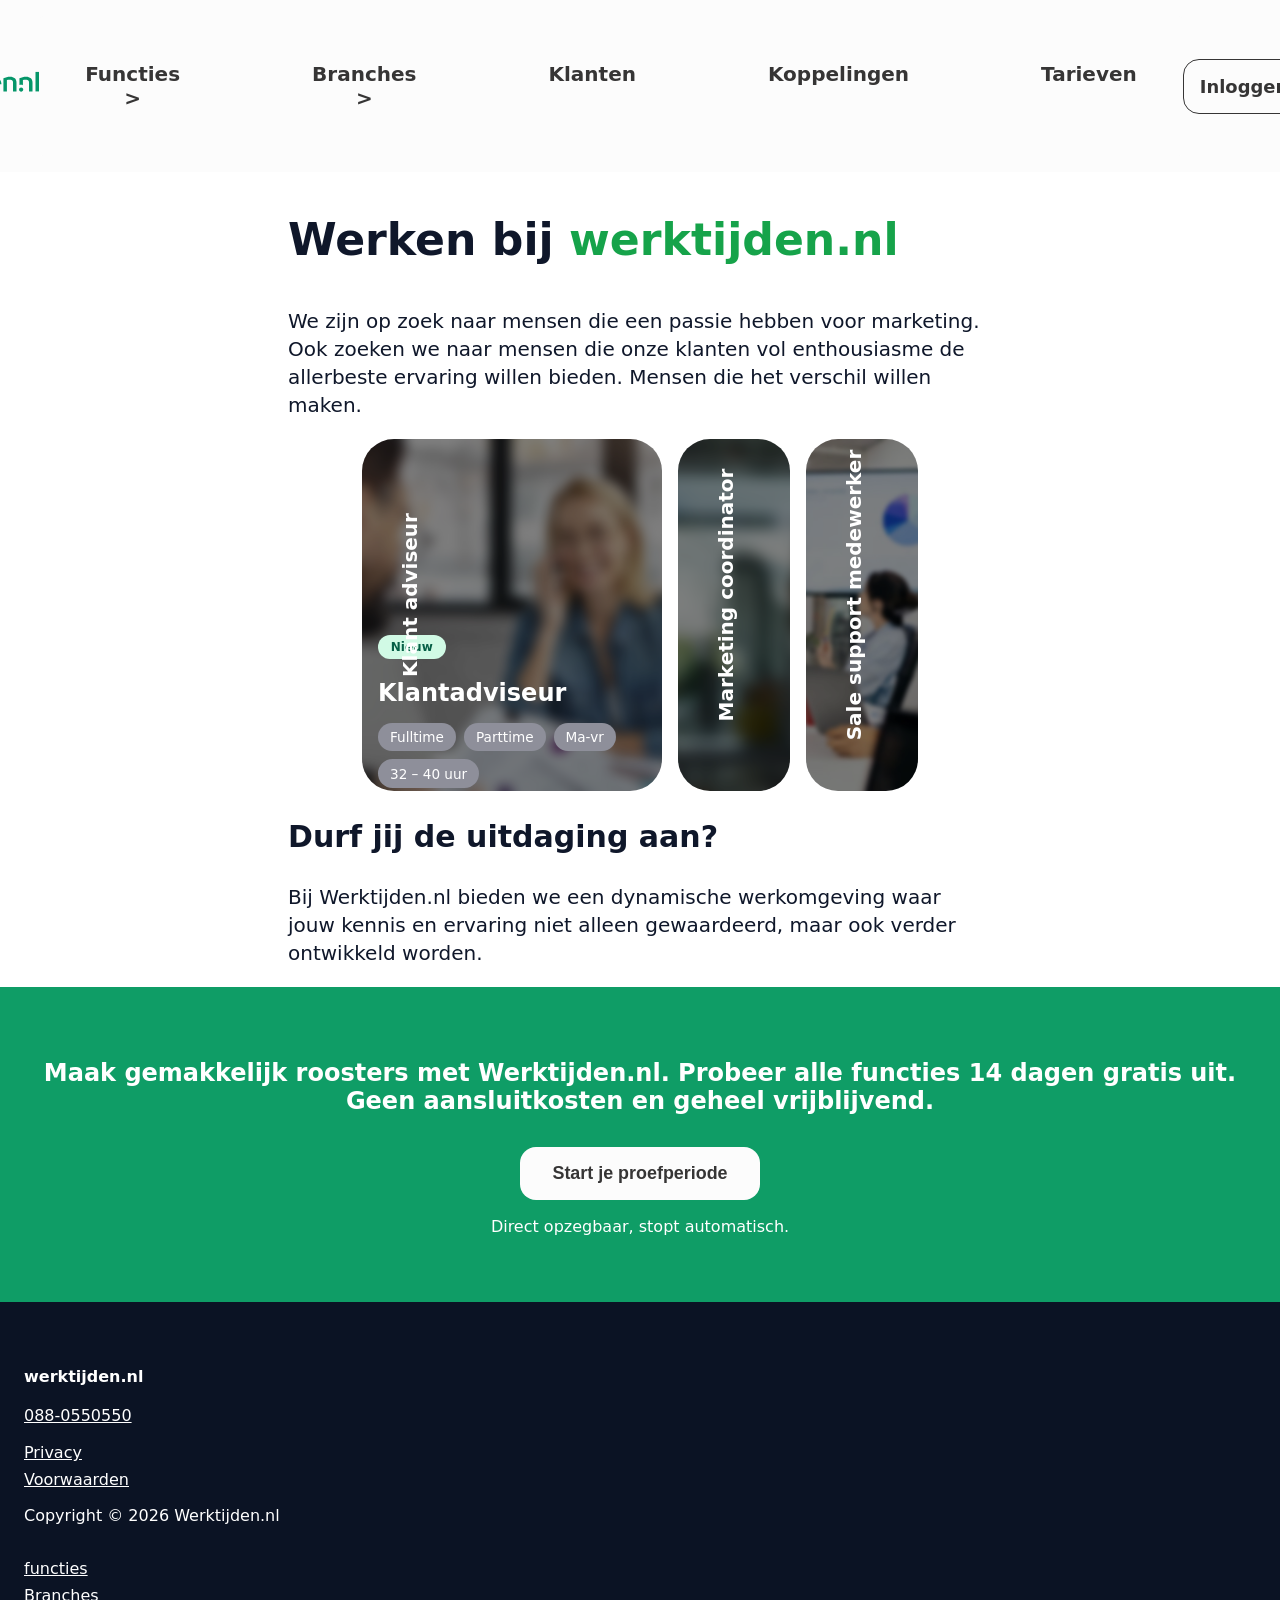
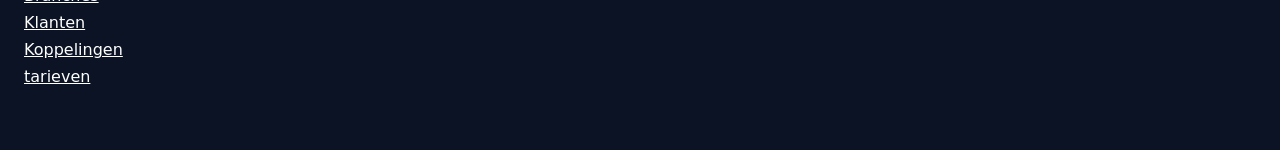
==== commit 38440317: "de rest van de pagina's + deze in desbetreffende href zetten" ====
--- a/index.html
+++ b/index.html
@@ -20,7 +20,7 @@
       <ul class="wt-navbar">
 
         <li class="wt-dropdown">
-          <a href="https://werktijden.nl/functies" class="menulink">Functies</a>
+          <a href="https://werktijden.nl/functies" class="menulink" tabindex="0">Functies ></a>
 
           <ul class="wt-submenu">
             <li>
@@ -105,7 +105,7 @@
         </li>
 
         <li class="wt-dropdown">
-          <a href="https://werktijden.nl/branches" class="menulink">Branches</a>
+          <a href="https://werktijden.nl/branches" class="menulink" tabindex="0">Branches ></a>
            <ul class="wt-submenu">
             <li>
               <a href="#" class="wt-feature-card">
@@ -171,20 +171,20 @@
           </ul>
         </li>
         
-        <li><a href="https://werktijden.nl/klanten">Klanten</a></li>
-        <li><a href="https://werktijden.nl/koppelingen">Koppelingen</a></li>
-        <li><a href="https://werktijden.nl/tarieven">Tarieven</a></li>
+        <li><a href="https://werktijden.nl/klanten" tabindex="0">Klanten</a></li>
+        <li><a href="https://werktijden.nl/koppelingen" tabindex="0">Koppelingen</a></li>
+        <li><a href="https://werktijden.nl/tarieven"tabindex="0">Tarieven</a></li>
 
       </ul>
     </nav>
 
-    <a class="inlog" type="button"> Inloggen</a>
-    <a href="#" class="gratis">Probeer gratis</a>
-
-    <button id="menu-button" class="menu-toggle">☰</button>
+    <a class="inlog" type="button" tabindex="0"> Inloggen</a>
+    <a href="#" class="gratis" tabindex="0">Probeer gratis</a>
+
+    <button id="menu-button" class="menu-toggle" tabindex="0">☰</button>
 
     <div id="mobile-nav-box">
-      <button id="close-menu" class="close-btn">✕</button>
+      <button id="close-menu" class="close-btn" tabindex="0">✕</button>
       <ul>
         <li><a href="https://werktijden.nl/functies">Functies</a></li>
         <li><a href="https://werktijden.nl/branches">Branches</a></li>
@@ -231,7 +231,7 @@
               <li>€ 2.500 – € 4.000 p/m</li>
             </ul>
 
-            <a href="#" class="cta">Vacature bekijken</a>
+            <a href="vacature.html" class="cta">Vacature bekijken</a>
 
           </article>
 
@@ -255,7 +255,7 @@
             <li>€ 2.500 – € 4.000 p/m</li>
           </ul>
 
-          <a href="#" class="cta">Vacature bekijken</a>
+          <a href="marketing.html" class="cta">Vacature bekijken</a>
           </article>
 
         </div>
@@ -281,7 +281,7 @@
                 <li>€ 2.500 – € 4.500 p/m</li>
               </ul>
 
-              <a href="#" class="cta">Vacature bekijken</a>
+              <a href="sales.html" class="cta">Vacature bekijken</a>
             </article>
 
         </div>
